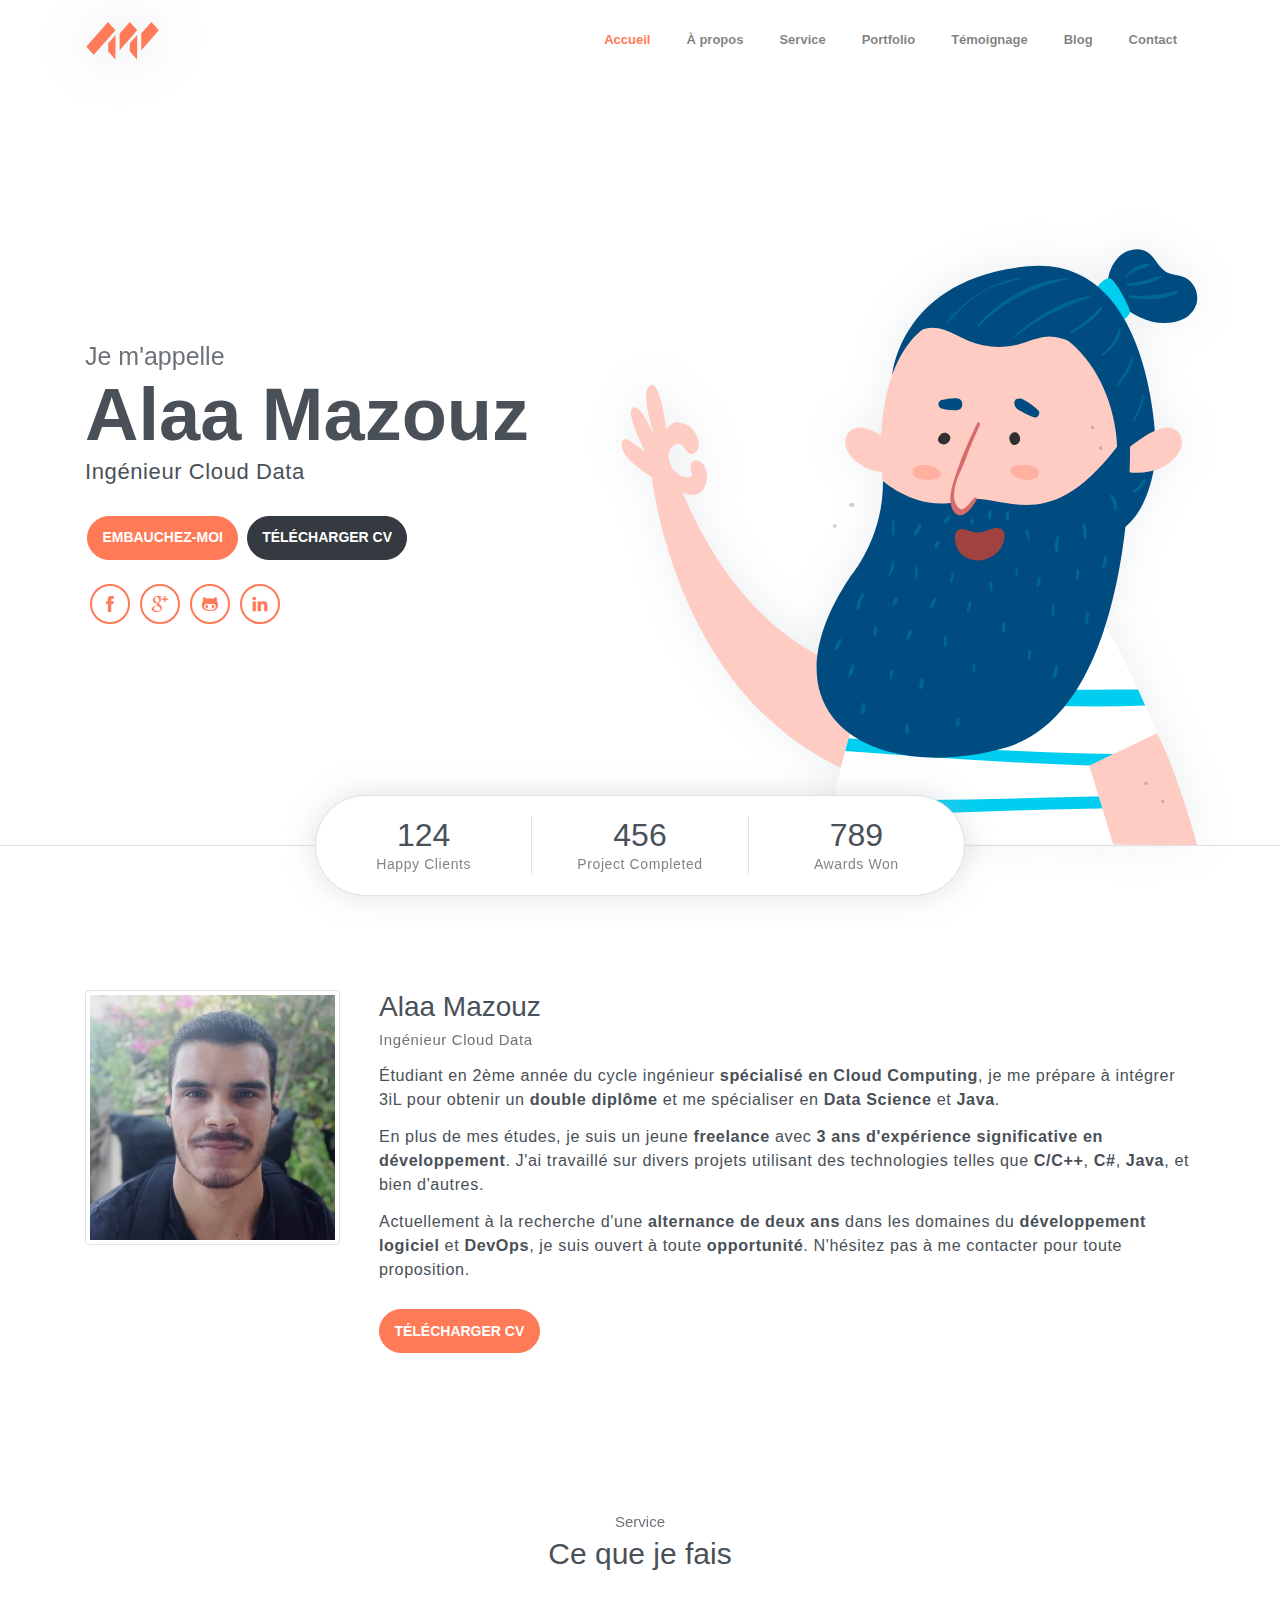
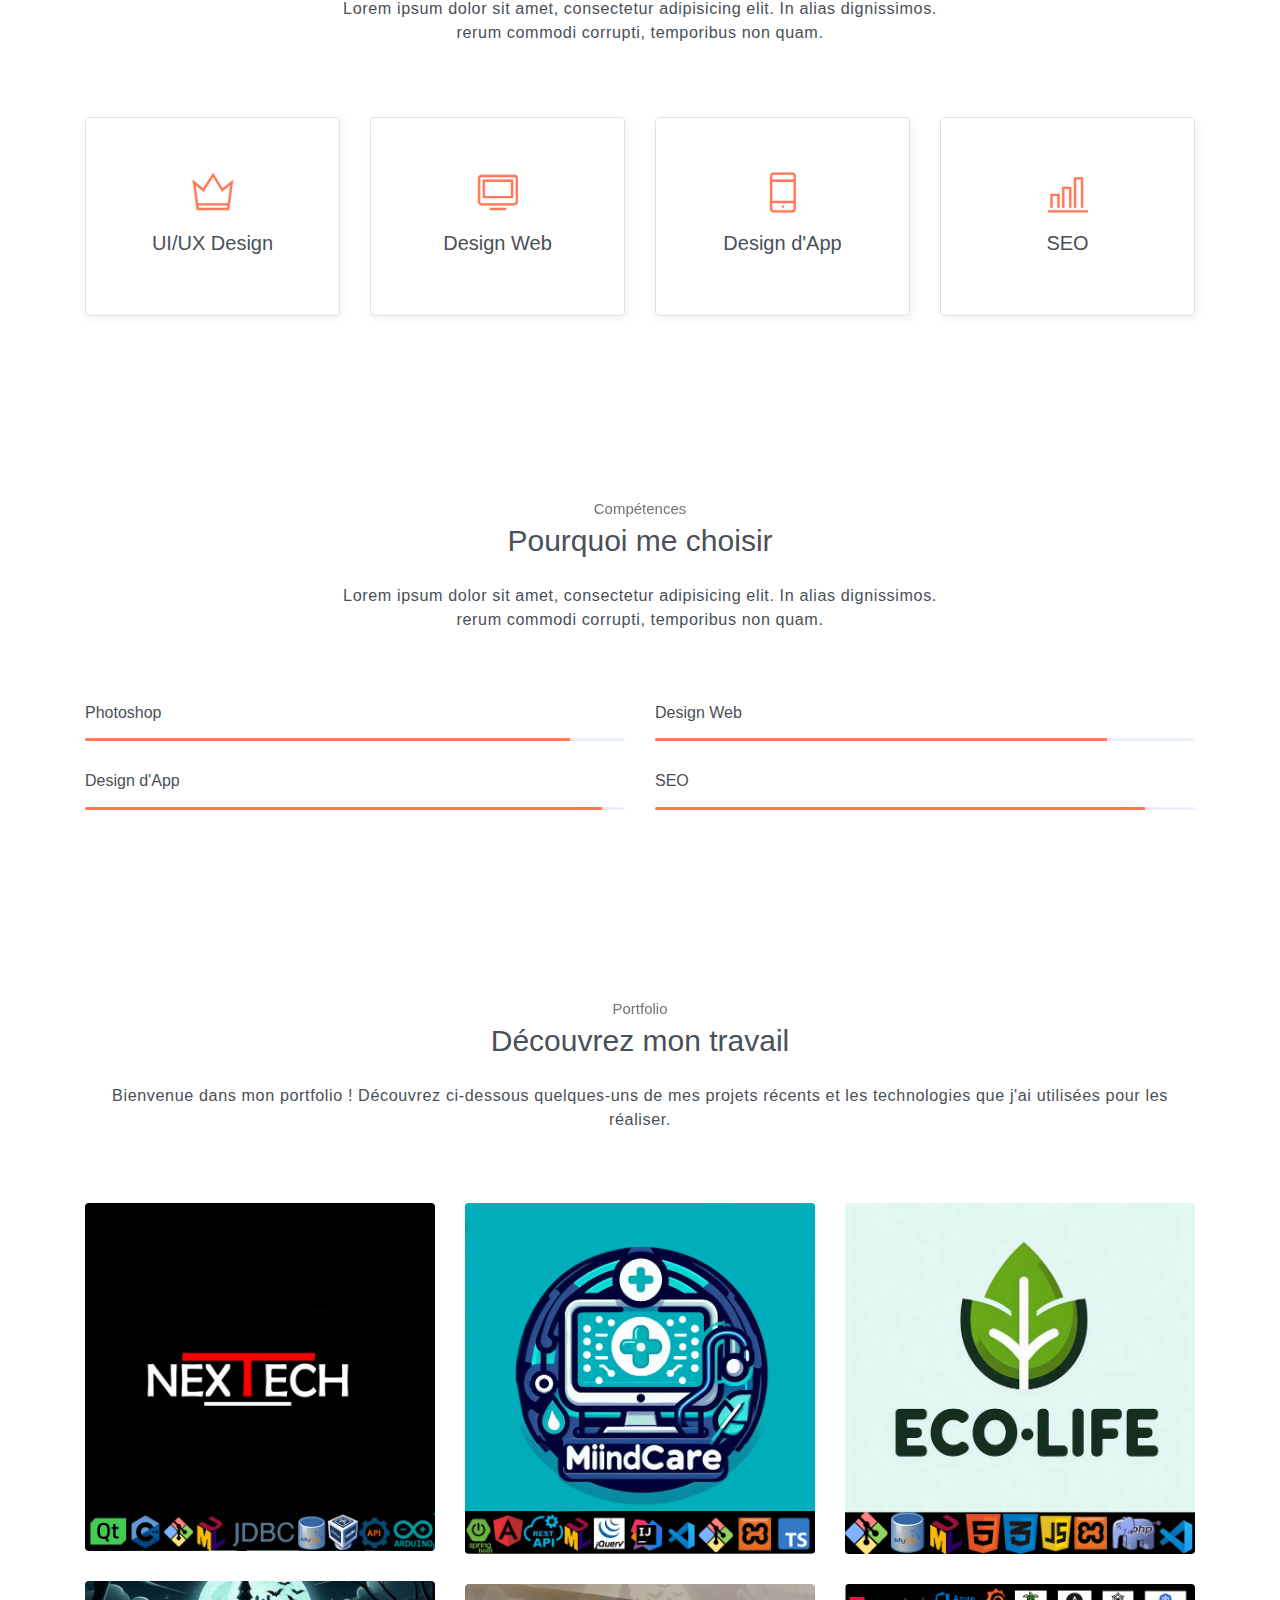
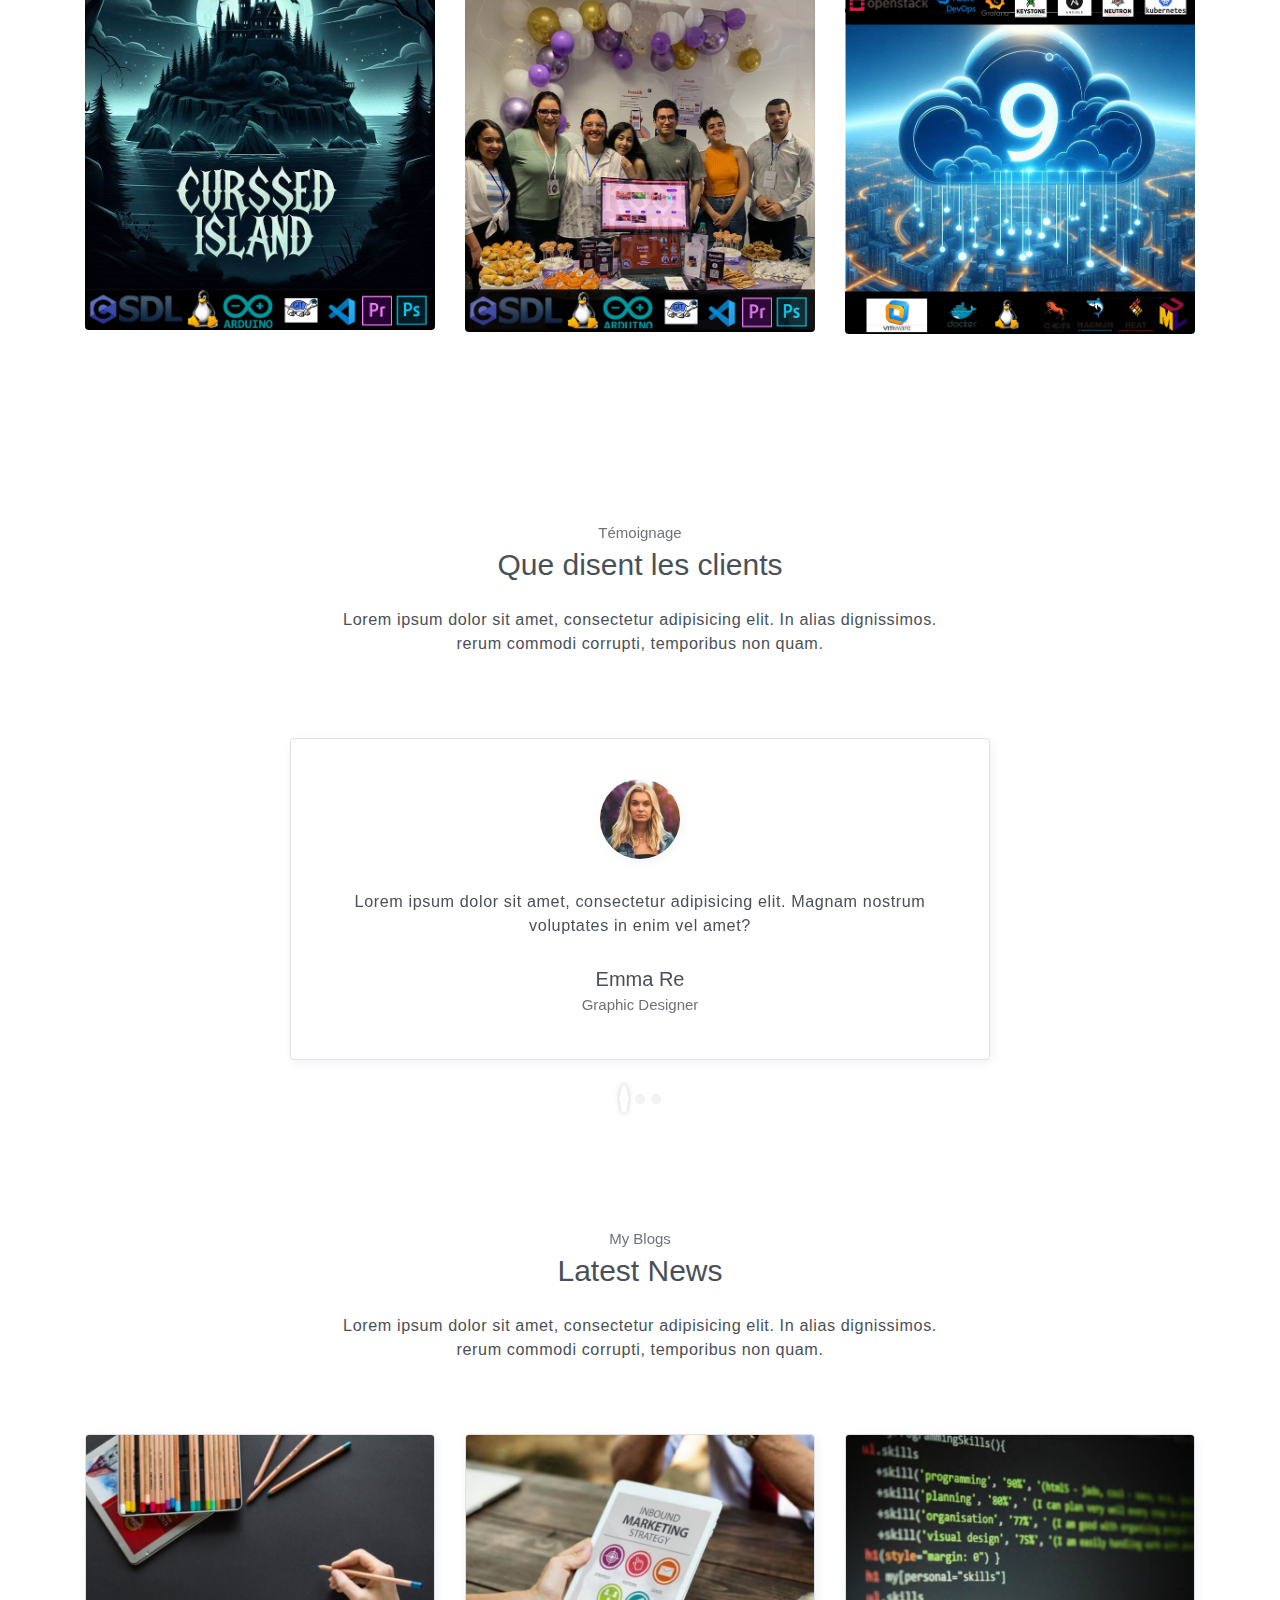
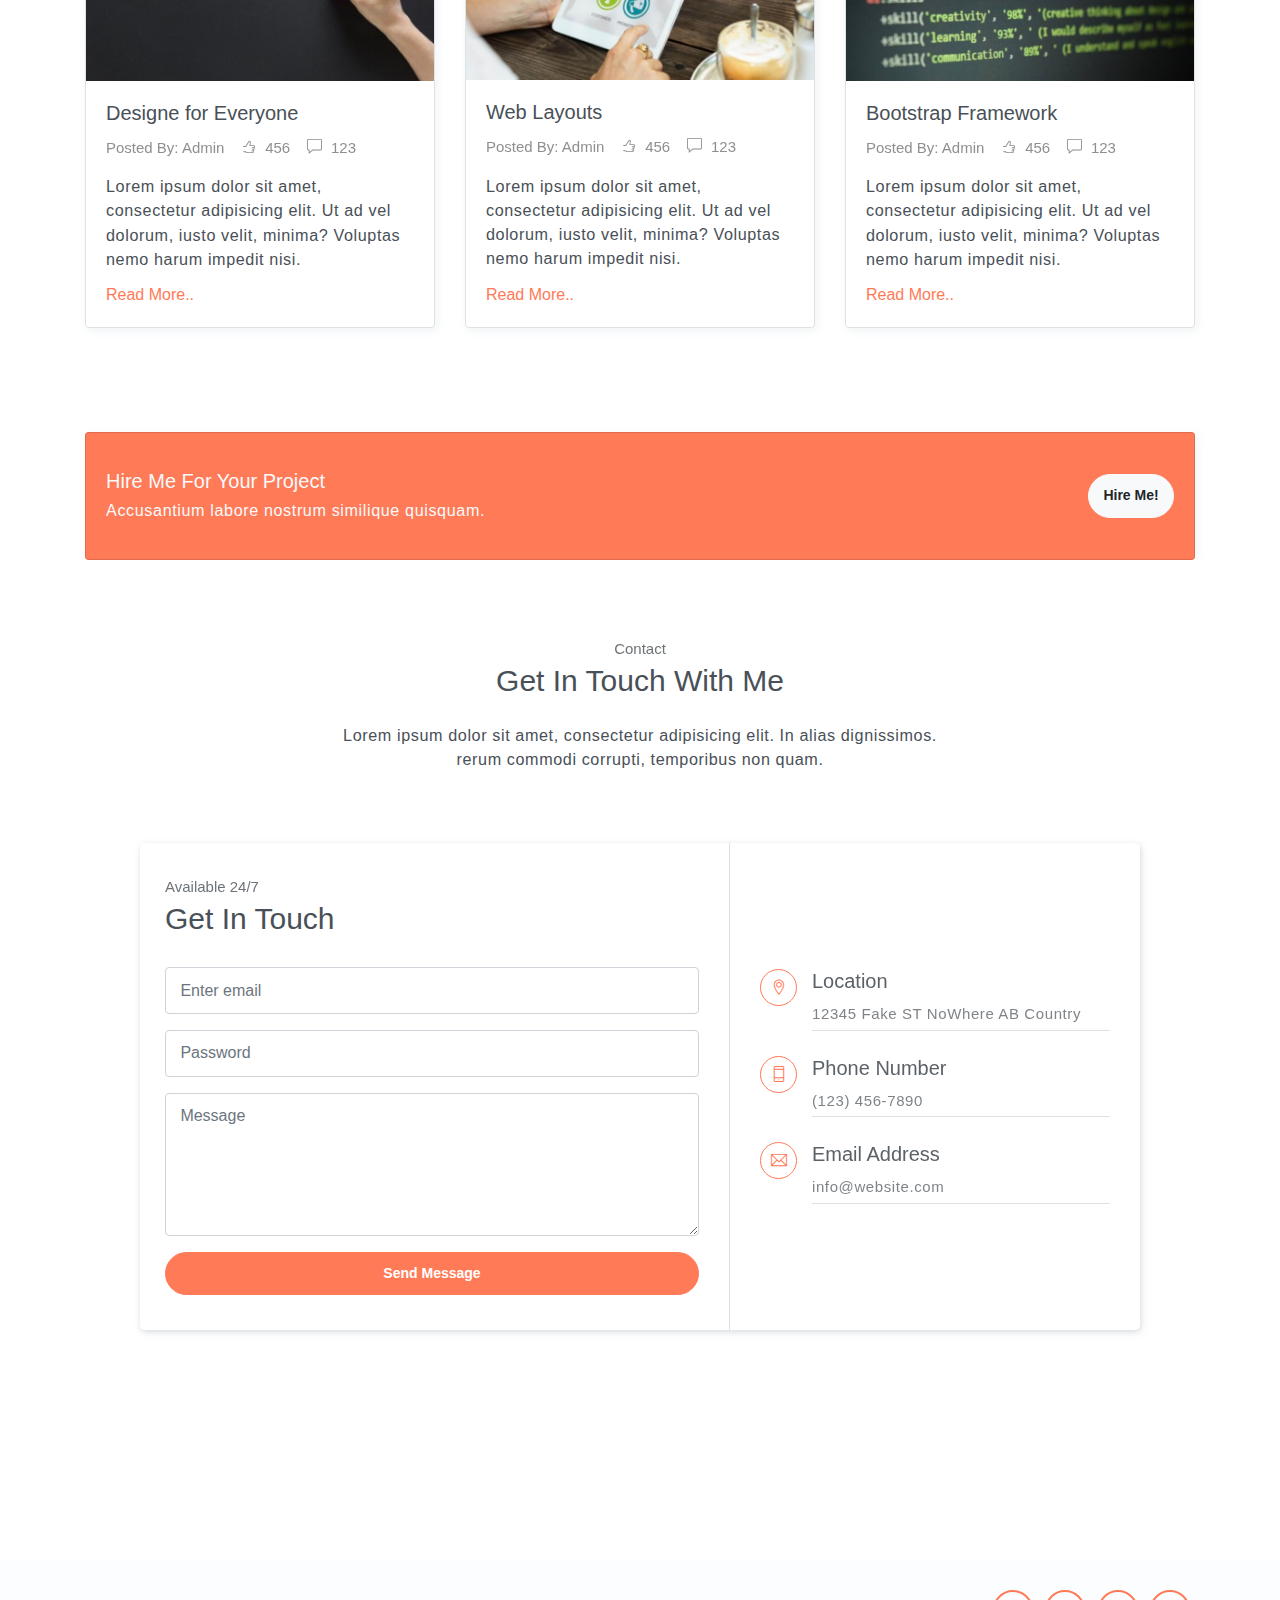
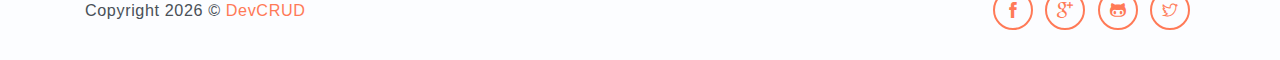
==== steller/public_html/index.html @ e69f63e4 "portofolio section updare" ====
<!DOCTYPE html>
<html lang="en">

<head>
    <meta charset="utf-8">
    <meta name="viewport" content="width=device-width, initial-scale=1, shrink-to-fit=no">
    <meta name="description" content="Start your development with Steller landing page.">
    <meta name="author" content="Devcrud">
    <title>Page d'accueil</title>
    <!-- font icons -->
    <link rel="stylesheet" href="assets/vendors/themify-icons/css/themify-icons.css">
    <!-- Bootstrap + Steller main styles -->
    <link rel="stylesheet" href="assets/css/steller.css">
</head>

<body data-spy="scroll" data-target=".navbar" data-offset="40" id="home">

    <!-- Page navigation -->
    <nav class="navbar navbar-expand-lg navbar-light fixed-top" data-spy="affix" data-offset-top="0">
        <div class="container">
            <a class="navbar-brand" href="#"><img src="assets/imgs/logo.svg" alt=""></a>
            <button class="navbar-toggler" type="button" data-toggle="collapse" data-target="#navbarSupportedContent"
                aria-controls="navbarSupportedContent" aria-expanded="false" aria-label="Toggle navigation">
                <span class="navbar-toggler-icon"></span>
            </button>

            <div class="collapse navbar-collapse" id="navbarSupportedContent">
                <ul class="navbar-nav ml-auto align-items-center">
                    <li class="nav-item">
                        <a class="nav-link" href="#home">Accueil</a>
                    </li>
                    <li class="nav-item">
                        <a class="nav-link" href="#about">À propos</a>
                    </li>
                    <li class="nav-item">
                        <a class="nav-link" href="#service">Service</a>
                    </li>
                    <li class="nav-item">
                        <a class="nav-link" href="#portfolio">Portfolio</a>
                    </li>
                    <li class="nav-item">
                        <a class="nav-link" href="#testmonial">Témoignage</a>
                    </li>
                    <li class="nav-item">
                        <a class="nav-link" href="#blog">Blog</a>
                    </li>
                    <li class="nav-item">
                        <a class="nav-link" href="#contact">Contact</a>
                    </li>
                </ul>
            </div>
        </div>
    </nav>
    <!-- End of page navibation -->

    <!-- Page Header -->
    <header class="header" id="home">
        <div class="container">
            <div class="infos">
                <h6 class="subtitle">Je m'appelle</h6>
                <h6 class="title">Alaa Mazouz</h6>
                <p>Ingénieur Cloud Data</p>

                <div class="buttons pt-3">
                    <button class="btn btn-primary rounded">EMBAUCHEZ-MOI</button>
                    <a class="btn btn-dark rounded" href="./Alaa Mazouz.pdf" download>TÉLÉCHARGER CV</a>


                </div>

                <div class="socials mt-4">
                    <a class="social-item" href="https://www.facebook.com/profile.php?id=100078005546728"
                        target="_blank"><i class="ti-facebook"></i></a>
                    <a class="social-item"
                        href="https://mail.google.com/mail/u/1/#inbox?compose=jrjtXGjMNLmpNdZdRfgQlnCJdbFldrWMRFhVCzqvggxqhbRstvJRDSHgtXMmtXNDJdcsGlKm"
                        target="_blank"><i class="ti-google"></i></a>
                    <a class="social-item" href="https://github.com/polsfire" target="_blank"><i
                            class="ti-github"></i></a>
                    <a class="social-item" href="https://www.linkedin.com/in/alaa-mazouz/" target="_blank"><i
                            class="ti-linkedin"></i></a>

                </div>
            </div>
            <div class="img-holder">
                <img src="assets/imgs/man.svg" alt="">
            </div>
        </div>

        <!-- Header-widget -->
        <div class="widget">
            <div class="widget-item">
                <h2>124</h2>
                <p>Happy Clients</p>
            </div>
            <div class="widget-item">
                <h2>456</h2>
                <p>Project Completed</p>
            </div>
            <div class="widget-item">
                <h2>789</h2>
                <p>Awards Won</p>
            </div>
        </div>
    </header>
    <!-- End of Page Header -->

    <!-- About section -->
    <section id="about" class="section mt-3">
        <div class="container mt-5">
            <div class="row text-center text-md-left">
                <div class="col-md-3">
                    <img src="assets/imgs/MYIMG.png" alt="" class="img-thumbnail mb-4">
                </div>
                <div class="pl-md-4 col-md-9">
                    <h6 class="title">Alaa Mazouz</h6>
                    <p class="subtitle">Ingénieur Cloud Data</p>
                    <p>Étudiant en 2ème année du cycle ingénieur <strong>spécialisé en Cloud Computing</strong>, je me
                        prépare à intégrer 3iL pour obtenir un <strong>double diplôme</strong> et me spécialiser en
                        <strong>Data Science</strong> et <strong>Java</strong>.</p>
                    <p>En plus de mes études, je suis un jeune <strong>freelance</strong> avec <strong>3 ans
                            d'expérience significative en développement</strong>. J'ai travaillé sur divers projets
                        utilisant des technologies telles que <strong>C/C++</strong>, <strong>C#</strong>,
                        <strong>Java</strong>, et bien d'autres.</p>
                    <p>Actuellement à la recherche d'une <strong>alternance de deux ans</strong> dans les domaines du
                        <strong>développement logiciel</strong> et <strong>DevOps</strong>, je suis ouvert à toute
                        <strong>opportunité</strong>. N'hésitez pas à me contacter pour toute proposition.</p>
                    <a class="btn btn-primary rounded mt-3" href="./Alaa Mazouz.pdf" download>TÉLÉCHARGER CV</a>

                </div>
            </div>
        </div>
    </section>

    <!-- Service section -->
    <section id="service" class="section">
        <div class="container text-center">
            <h6 class="subtitle">Service</h6>
            <h6 class="section-title mb-4">Ce que je fais</h6>
            <p class="mb-5 pb-4">Lorem ipsum dolor sit amet, consectetur adipisicing elit. In alias dignissimos. <br>
                rerum commodi corrupti, temporibus non quam.</p>

            <div class="row">
                <div class="col-sm-6 col-md-3 mb-4">
                    <div class="custom-card card border">
                        <div class="card-body">
                            <i class="icon ti-crown"></i>
                            <h5>UI/UX Design</h5>
                        </div>
                    </div>
                </div>
                <div class="col-sm-6 col-md-3 mb-4">
                    <div class="custom-card card border">
                        <div class="card-body">
                            <i class="icon ti-desktop"></i>
                            <h5>Design Web</h5>
                        </div>
                    </div>
                </div>
                <div class="col-sm-6 col-md-3 mb-4">
                    <div class="custom-card card border">
                        <div class="card-body">
                            <i class="icon ti-mobile"></i>
                            <h5>Design d'App</h5>
                        </div>
                    </div>
                </div>
                <div class="col-sm-6 col-md-3 mb-4">
                    <div class="custom-card card border">
                        <div class="card-body">
                            <i class="icon ti-bar-chart"></i>
                            <h5>SEO</h5>
                        </div>
                    </div>
                </div>
            </div>
        </div>
    </section>
    <!-- End of Sectoin -->

    <!-- Skills section -->
    <section class="section">
        <div class="container text-center">
            <h6 class="subtitle">Compétences</h6>
            <h6 class="section-title mb-4">Pourquoi me choisir</h6>
            <p class="mb-5 pb-4">Lorem ipsum dolor sit amet, consectetur adipisicing elit. In alias dignissimos. <br>
                rerum commodi corrupti, temporibus non quam.</p>

            <div class="row text-left">
                <div class="col-sm-6">
                    <h6 class="mb-3">Photoshop</h6>
                    <div class="progress">
                        <div class="progress-bar bg-primary" role="progressbar" style="width: 89%;" aria-valuenow="25"
                            aria-valuemin="0" aria-valuemax="100"><span>89%</span></div>
                    </div>
                </div>
                <div class="col-sm-6">
                    <h6 class="mb-3">Design Web</h6>
                    <div class="progress">
                        <div class="progress-bar bg-primary" role="progressbar" style="width: 83%;" aria-valuenow="25"
                            aria-valuemin="0" aria-valuemax="100"><span>83%</span></div>
                    </div>
                </div>
                <div class="col-sm-6">
                    <h6 class="mb-3">Design d'App</h6>
                    <div class="progress">
                        <div class="progress-bar bg-primary" role="progressbar" style="width: 95%;" aria-valuenow="25"
                            aria-valuemin="0" aria-valuemax="100"><span>95%</span></div>
                    </div>
                </div>
                <div class="col-sm-6">
                    <h6 class="mb-3">SEO</h6>
                    <div class="progress">
                        <div class="progress-bar bg-primary" role="progressbar" style="width: 90%;" aria-valuenow="25"
                            aria-valuemin="0" aria-valuemax="100"><span>90%</span></div>
                    </div>
                </div>
            </div>
        </div>
    </section>
    <!-- End of Skills sections -->

    <!-- Portfolio section -->
<section id="portfolio" class="section">
  <div class="container text-center">
    <h6 class="subtitle">Portfolio</h6>
    <h6 class="section-title mb-4">Découvrez mon travail</h6>
    <p class="mb-5 pb-4">Bienvenue dans mon portfolio ! Découvrez ci-dessous quelques-uns de mes projets récents et les technologies que j'ai utilisées pour les réaliser.</p>
    <div class="row">
      <div class="col-sm-4">
        <div class="img-wrapper">
          <img src="assets/result/nextech.png" alt="NexTech">
          <div class="overlay">
            <div class="overlay-infos">
              <h5>Titre : NexTech</h5>
              <p>Description : Application de gestion</p>
              <p>Technologies : Qt, C++, Oracle, Arduino, Git Bash, API, MySQL, UML, VSCode, JDBC</p>  
              <a href="https://github.com/polsfire/Smart-Tech-Store" aria-label="Répertoire GitHub du Magasin NexTech">
                <i class="ti-link"></i> Lien GitHub
              </a>
            </div>
          </div>
        </div>
        <div class="img-wrapper">
          <img src="assets/result/cursedisland.png" alt="Cursed Island">
          <div class="overlay">
            <div class="overlay-infos">
              <h5>Titre : Cursed Island</h5>
              <p>Description : Jeux 2D avec manette</p>
              <p>Technologies : C, Linux, SDL, Arduino, Adobe Premiere Pro, Git Tortoise, Adobe Photoshop, VSCode</p> 
              <a href="https://github.com/polsfire/Smart-Tech-Store" aria-label="Répertoire GitHub de Cursed Island">
                <i class="ti-link"></i> Lien GitHub
              </a>
            </div>
          </div>
        </div> 
      </div>
      <div class="col-sm-4">
        <div class="img-wrapper">
          <img src="assets/result/mindcare.png" alt="Mindcare">
          <div class="overlay">
            <div class="overlay-infos">
              <h5>Titre : Mindcare</h5>
              <p>Description : Application pour soutenir la santé mentale universitaire.</p> 
              <p>Technologies : Spring Boot, Angular, MySQL, REST API, jQuery, UML, VSCode, XAMPP</p>
              <a href="https://github.com/polsfire/Smart-Tech-Store" aria-label="Répertoire GitHub de Mindcare">
                <i class="ti-link"></i> Lien GitHub
              </a>
            </div>
          </div>
        </div>
        <div class="img-wrapper">
          <img src="assets/result/eventili.png" alt="Eventili">
          <div class="overlay">
            <div class="overlay-infos">
              <h5>Titre : Eventili</h5>
              <p>Description : Application multiplateforme pour simplifier l'organisation d'événements</p>
              <p>Technologies : Symfony, Java, Codename, MySQL, VSCode</p>
              <a href="https://github.com/polsfire/eventili" aria-label="Répertoire GitHub de Eventili">
                <i class="ti-link"></i> Lien GitHub
              </a>
            </div>
          </div>
        </div> 
      </div>
      <div class="col-sm-4">
        <div class="img-wrapper">
          <img src="assets/result/eco-life.png" alt="Eco-life">
          <div class="overlay">
            <div class="overlay-infos">
              <h5>Titre : Eco-life</h5>
              <p>Description : Plateforme de vente en ligne de produits écologiques</p>
              <p>Technologies : HTML, CSS, JavaScript, PHP, MySQL</p>
              <a href="https://github.com/polsfire/Eco-life"><i class="ti-link"></i> Lien GitHub</a>
            </div>
          </div>
        </div>
        <div class="img-wrapper">
          <img src="assets/result/cloud9.png" alt="Cloud Project">
          <div class="overlay">
            <div class="overlay-infos">
              <h5>Titre: Cloud Project</h5>
              <p>Description: Plateforme de vente en ligne de produits écologiques</p>
              <p>Technologies: OpenStack, Azure, Docker, Kubernetes, Ansible , Keystone </p>
            <p>Graphana,neutron,kubernetes,vmware,linux,cinder,heat,uml</p>
              <a href="https://github.com/polsfire/Eco-life" aria-label="GitHub Repository">
                <i class="ti-link"></i> Lien GitHub
              </a>
            </div>
          </div>
        </div> 

        
      </div>
    </div>
  </div>
</section>

      
    
    <!-- End of portfolio section -->

    <!-- Testmonial Section -->
    <section id="testmonial" class="section">
        <div class="container text-center">
            <h6 class="subtitle">Témoignage</h6>
            <h6 class="section-title mb-4">Que disent les clients</h6>
            <p class="mb-5 pb-4">Lorem ipsum dolor sit amet, consectetur adipisicing elit. In alias dignissimos. <br>
                rerum commodi corrupti, temporibus non quam.</p>


            <div id="carouselExampleIndicators" class="carousel slide" data-ride="carousel">
                <ol class="carousel-indicators">
                    <li data-target="#carouselExampleIndicators" data-slide-to="0" class="active"></li>
                    <li data-target="#carouselExampleIndicators" data-slide-to="1"></li>
                    <li data-target="#carouselExampleIndicators" data-slide-to="2"></li>
                </ol>
                <div class="carousel-inner">
                    <div class="carousel-item active">
                        <div class="card testmonial-card border">
                            <div class="card-body">
                                <img src="assets/imgs/avatar-1.jpg" alt="">
                                <p>Lorem ipsum dolor sit amet, consectetur adipisicing elit. Magnam nostrum voluptates
                                    in enim vel amet?</p>
                                <h1 class="title">Emma Re</h1>
                                <h1 class="subtitle">Graphic Designer</h1>
                            </div>
                        </div>
                    </div>
                    <div class="carousel-item">
                        <div class="card testmonial-card border">
                            <div class="card-body">
                                <img src="assets/imgs/avatar-2.jpg" alt="">
                                <p>Lorem ipsum dolor sit amet, consectetur adipisicing elit. Magnam nostrum voluptates
                                    in enim vel amet?</p>
                                <h1 class="title">James Bert</h1>
                                <h1 class="subtitle">Web Designer</h1>
                            </div>
                        </div>
                    </div>
                    <div class="carousel-item">
                        <div class="card testmonial-card border">
                            <div class="card-body">
                                <img src="assets/imgs/avatar-3.jpg" alt="">
                                <p>Lorem ipsum dolor sit amet, consectetur adipisicing elit. Magnam nostrum voluptates
                                    in enim vel amet?</p>
                                <h1 class="title">Michael Abra</h1>
                                <h1 class="subtitle">Web Developer</h1>
                            </div>
                        </div>
                    </div>
                </div>
            </div>
        </div>
    </section>
    <!-- End of testmonial section -->

    <!-- Blog Section -->
    <section id="blog" class="section">
        <div class="container text-center">
            <h6 class="subtitle">My Blogs</h6>
            <h6 class="section-title mb-4">Latest News</h6>
            <p class="mb-5 pb-4">Lorem ipsum dolor sit amet, consectetur adipisicing elit. In alias dignissimos. <br>
                rerum commodi corrupti, temporibus non quam.</p>

            <div class="row text-left">
                <div class="col-md-4">
                    <div class="card border mb-4">
                        <img src="assets/imgs/blog-1.jpg" alt="" class="card-img-top w-100">
                        <div class="card-body">
                            <h5 class="card-title">Designe for Everyone</h5>
                            <div class="post-details">
                                <a href="javascript:void(0)">Posted By: Admin</a>
                                <a href="javascript:void(0)"><i class="ti-thumb-up"></i> 456</a>
                                <a href="javascript:void(0)"><i class="ti-comment"></i> 123</a>
                            </div>
                            <p>Lorem ipsum dolor sit amet, consectetur adipisicing elit. Ut ad vel dolorum, iusto velit,
                                minima? Voluptas nemo harum impedit nisi.</p>
                            <a href="javascript:void(0)">Read More..</a>
                        </div>
                    </div>
                </div>
                <div class="col-md-4">
                    <div class="card border mb-4">
                        <img src="assets/imgs/blog-2.jpg" alt="" class="card-img-top w-100">
                        <div class="card-body">
                            <h5 class="card-title">Web Layouts</h5>
                            <div class="post-details">
                                <a href="javascript:void(0)">Posted By: Admin</a>
                                <a href="javascript:void(0)"><i class="ti-thumb-up"></i> 456</a>
                                <a href="javascript:void(0)"><i class="ti-comment"></i> 123</a>
                            </div>
                            <p>Lorem ipsum dolor sit amet, consectetur adipisicing elit. Ut ad vel dolorum, iusto velit,
                                minima? Voluptas nemo harum impedit nisi.</p>
                            <a href="javascript:void(0)">Read More..</a>
                        </div>
                    </div>
                </div>
                <div class="col-md-4">
                    <div class="card border mb-4">
                        <img src="assets/imgs/blog-3.jpg" alt="" class="card-img-top w-100">
                        <div class="card-body">
                            <h5 class="card-title">Bootstrap Framework</h5>
                            <div class="post-details">
                                <a href="javascript:void(0)">Posted By: Admin</a>
                                <a href="javascript:void(0)"><i class="ti-thumb-up"></i> 456</a>
                                <a href="javascript:void(0)"><i class="ti-comment"></i> 123</a>
                            </div>
                            <p>Lorem ipsum dolor sit amet, consectetur adipisicing elit. Ut ad vel dolorum, iusto velit,
                                minima? Voluptas nemo harum impedit nisi.</p>
                            <a href="javascript:void(0)">Read More..</a>
                        </div>
                    </div>
                </div>
            </div>
        </div>
    </section>

    <!-- Hire me section -->
    <section class="bg-gray p-0 section">
        <div class="container">
            <div class="card bg-primary">
                <div class="card-body text-light">
                    <div class="row align-items-center">
                        <div class="col-sm-9 text-center text-sm-left">
                            <h5 class="mt-3">Hire Me For Your Project</h5>
                            <p class="mb-3">Accusantium labore nostrum similique quisquam.</p>
                        </div>
                        <div class="col-sm-3 text-center text-sm-right">
                            <button class="btn btn-light rounded">Hire Me!</button>
                        </div>
                    </div>
                </div>
            </div>
        </div>
    </section>
    <!-- End od Hire me section. -->

    <!-- Contact Section -->
    <section id="contact" class="position-relative section">
        <div class="container text-center">
            <h6 class="subtitle">Contact</h6>
            <h6 class="section-title mb-4">Get In Touch With Me</h6>
            <p class="mb-5 pb-4">Lorem ipsum dolor sit amet, consectetur adipisicing elit. In alias dignissimos. <br>
                rerum commodi corrupti, temporibus non quam.</p>

            <div class="contact text-left">
                <div class="form">
                    <h6 class="subtitle">Available 24/7</h6>
                    <h6 class="section-title mb-4">Get In Touch</h6>
                    <form>
                        <div class="form-group">
                            <input type="email" class="form-control" id="exampleInputEmail1"
                                aria-describedby="emailHelp" placeholder="Enter email" required>
                        </div>
                        <div class="form-group">
                            <input type="password" class="form-control" id="exampleInputPassword1"
                                placeholder="Password" required>
                        </div>
                        <div class="form-group">
                            <textarea name="contact-message" id="" cols="30" rows="5" class="form-control"
                                placeholder="Message"></textarea>
                        </div>
                        <button type="submit" class="btn btn-primary btn-block rounded w-lg">Send Message</button>
                    </form>
                </div>
                <div class="contact-infos">
                    <div class="item">
                        <i class="ti-location-pin"></i>
                        <div class="">
                            <h5>Location</h5>
                            <p> 12345 Fake ST NoWhere AB Country</p>
                        </div>
                    </div>
                    <div class="item">
                        <i class="ti-mobile"></i>
                        <div>
                            <h5>Phone Number</h5>
                            <p>(123) 456-7890</p>
                        </div>
                    </div>
                    <div class="item">
                        <i class="ti-email"></i>
                        <div class="mb-0">
                            <h5>Email Address</h5>
                            <p>info@website.com</p>
                        </div>
                    </div>
                </div>
            </div>
        </div>
        <div id="map">
            <iframe src="https://snazzymaps.com/embed/61257"></iframe>
        </div>
    </section>
    <!-- End of Contact Section -->

    <!-- Page Footer -->
    <footer class="page-footer">
        <div class="container">
            <div class="row align-items-center">
                <div class="col-sm-6">
                    <p>Copyright
                        <script>document.write(new Date().getFullYear())</script> &copy; <a
                            href="http://www.devcrud.com" target="_blank">DevCRUD</a>
                    </p>
                </div>
                <div class="col-sm-6">
                    <div class="socials">
                        <a class="social-item" href="javascript:void(0)"><i class="ti-facebook"></i></a>
                        <a class="social-item" href="javascript:void(0)"><i class="ti-google"></i></a>
                        <a class="social-item" href="javascript:void(0)"><i class="ti-github"></i></a>
                        <a class="social-item" href="javascript:void(0)"><i class="ti-twitter"></i></a>
                    </div>
                </div>
            </div>
        </div>
    </footer>
    <!-- End of page footer -->

    <!-- core  -->
    <script src="assets/vendors/jquery/jquery-3.4.1.js"></script>
    <script src="assets/vendors/bootstrap/bootstrap.bundle.js"></script>
    <!-- bootstrap 3 affix -->
    <script src="assets/vendors/bootstrap/bootstrap.affix.js"></script>

    <!-- steller js -->
    <script src="assets/js/steller.js"></script>

</body>

</html>
---- steller/public_html/assets/vendors/themify-icons/css/themify-icons.css ----
@font-face {
	font-family: 'themify';
	src:url("../fonts/themify.eot?-fvbane");
	src:url("../fonts/themify.eot?#iefix-fvbane") format("embedded-opentype"),
		url("../fonts/themify.woff?-fvbane") format("woff"),
		url("../fonts/themify.ttf?-fvbane") format("truetype"),
		url("../fonts/themify.svg?-fvbane#themify") format("svg");
	font-weight: normal;
	font-style: normal;
}

[class^="ti-"], [class*=" ti-"] {
	font-family: 'themify';
	speak: none;
	font-style: normal;
	font-weight: normal;
	font-variant: normal;
	text-transform: none;
	line-height: 1;

	/* Better Font Rendering =========== */
	-webkit-font-smoothing: antialiased;
	-moz-osx-font-smoothing: grayscale;
}

.ti-wand:before {
	content: "\e600";
}
.ti-volume:before {
	content: "\e601";
}
.ti-user:before {
	content: "\e602";
}
.ti-unlock:before {
	content: "\e603";
}
.ti-unlink:before {
	content: "\e604";
}
.ti-trash:before {
	content: "\e605";
}
.ti-thought:before {
	content: "\e606";
}
.ti-target:before {
	content: "\e607";
}
.ti-tag:before {
	content: "\e608";
}
.ti-tablet:before {
	content: "\e609";
}
.ti-star:before {
	content: "\e60a";
}
.ti-spray:before {
	content: "\e60b";
}
.ti-signal:before {
	content: "\e60c";
}
.ti-shopping-cart:before {
	content: "\e60d";
}
.ti-shopping-cart-full:before {
	content: "\e60e";
}
.ti-settings:before {
	content: "\e60f";
}
.ti-search:before {
	content: "\e610";
}
.ti-zoom-in:before {
	content: "\e611";
}
.ti-zoom-out:before {
	content: "\e612";
}
.ti-cut:before {
	content: "\e613";
}
.ti-ruler:before {
	content: "\e614";
}
.ti-ruler-pencil:before {
	content: "\e615";
}
.ti-ruler-alt:before {
	content: "\e616";
}
.ti-bookmark:before {
	content: "\e617";
}
.ti-bookmark-alt:before {
	content: "\e618";
}
.ti-reload:before {
	content: "\e619";
}
.ti-plus:before {
	content: "\e61a";
}
.ti-pin:before {
	content: "\e61b";
}
.ti-pencil:before {
	content: "\e61c";
}
.ti-pencil-alt:before {
	content: "\e61d";
}
.ti-paint-roller:before {
	content: "\e61e";
}
.ti-paint-bucket:before {
	content: "\e61f";
}
.ti-na:before {
	content: "\e620";
}
.ti-mobile:before {
	content: "\e621";
}
.ti-minus:before {
	content: "\e622";
}
.ti-medall:before {
	content: "\e623";
}
.ti-medall-alt:before {
	content: "\e624";
}
.ti-marker:before {
	content: "\e625";
}
.ti-marker-alt:before {
	content: "\e626";
}
.ti-arrow-up:before {
	content: "\e627";
}
.ti-arrow-right:before {
	content: "\e628";
}
.ti-arrow-left:before {
	content: "\e629";
}
.ti-arrow-down:before {
	content: "\e62a";
}
.ti-lock:before {
	content: "\e62b";
}
.ti-location-arrow:before {
	content: "\e62c";
}
.ti-link:before {
	content: "\e62d";
}
.ti-layout:before {
	content: "\e62e";
}
.ti-layers:before {
	content: "\e62f";
}
.ti-layers-alt:before {
	content: "\e630";
}
.ti-key:before {
	content: "\e631";
}
.ti-import:before {
	content: "\e632";
}
.ti-image:before {
	content: "\e633";
}
.ti-heart:before {
	content: "\e634";
}
.ti-heart-broken:before {
	content: "\e635";
}
.ti-hand-stop:before {
	content: "\e636";
}
.ti-hand-open:before {
	content: "\e637";
}
.ti-hand-drag:before {
	content: "\e638";
}
.ti-folder:before {
	content: "\e639";
}
.ti-flag:before {
	content: "\e63a";
}
.ti-flag-alt:before {
	content: "\e63b";
}
.ti-flag-alt-2:before {
	content: "\e63c";
}
.ti-eye:before {
	content: "\e63d";
}
.ti-export:before {
	content: "\e63e";
}
.ti-exchange-vertical:before {
	content: "\e63f";
}
.ti-desktop:before {
	content: "\e640";
}
.ti-cup:before {
	content: "\e641";
}
.ti-crown:before {
	content: "\e642";
}
.ti-comments:before {
	content: "\e643";
}
.ti-comment:before {
	content: "\e644";
}
.ti-comment-alt:before {
	content: "\e645";
}
.ti-close:before {
	content: "\e646";
}
.ti-clip:before {
	content: "\e647";
}
.ti-angle-up:before {
	content: "\e648";
}
.ti-angle-right:before {
	content: "\e649";
}
.ti-angle-left:before {
	content: "\e64a";
}
.ti-angle-down:before {
	content: "\e64b";
}
.ti-check:before {
	content: "\e64c";
}
.ti-check-box:before {
	content: "\e64d";
}
.ti-camera:before {
	content: "\e64e";
}
.ti-announcement:before {
	content: "\e64f";
}
.ti-brush:before {
	content: "\e650";
}
.ti-briefcase:before {
	content: "\e651";
}
.ti-bolt:before {
	content: "\e652";
}
.ti-bolt-alt:before {
	content: "\e653";
}
.ti-blackboard:before {
	content: "\e654";
}
.ti-bag:before {
	content: "\e655";
}
.ti-move:before {
	content: "\e656";
}
.ti-arrows-vertical:before {
	content: "\e657";
}
.ti-arrows-horizontal:before {
	content: "\e658";
}
.ti-fullscreen:before {
	content: "\e659";
}
.ti-arrow-top-right:before {
	content: "\e65a";
}
.ti-arrow-top-left:before {
	content: "\e65b";
}
.ti-arrow-circle-up:before {
	content: "\e65c";
}
.ti-arrow-circle-right:before {
	content: "\e65d";
}
.ti-arrow-circle-left:before {
	content: "\e65e";
}
.ti-arrow-circle-down:before {
	content: "\e65f";
}
.ti-angle-double-up:before {
	content: "\e660";
}
.ti-angle-double-right:before {
	content: "\e661";
}
.ti-angle-double-left:before {
	content: "\e662";
}
.ti-angle-double-down:before {
	content: "\e663";
}
.ti-zip:before {
	content: "\e664";
}
.ti-world:before {
	content: "\e665";
}
.ti-wheelchair:before {
	content: "\e666";
}
.ti-view-list:before {
	content: "\e667";
}
.ti-view-list-alt:before {
	content: "\e668";
}
.ti-view-grid:before {
	content: "\e669";
}
.ti-uppercase:before {
	content: "\e66a";
}
.ti-upload:before {
	content: "\e66b";
}
.ti-underline:before {
	content: "\e66c";
}
.ti-truck:before {
	content: "\e66d";
}
.ti-timer:before {
	content: "\e66e";
}
.ti-ticket:before {
	content: "\e66f";
}
.ti-thumb-up:before {
	content: "\e670";
}
.ti-thumb-down:before {
	content: "\e671";
}
.ti-text:before {
	content: "\e672";
}
.ti-stats-up:before {
	content: "\e673";
}
.ti-stats-down:before {
	content: "\e674";
}
.ti-split-v:before {
	content: "\e675";
}
.ti-split-h:before {
	content: "\e676";
}
.ti-smallcap:before {
	content: "\e677";
}
.ti-shine:before {
	content: "\e678";
}
.ti-shift-right:before {
	content: "\e679";
}
.ti-shift-left:before {
	content: "\e67a";
}
.ti-shield:before {
	content: "\e67b";
}
.ti-notepad:before {
	content: "\e67c";
}
.ti-server:before {
	content: "\e67d";
}
.ti-quote-right:before {
	content: "\e67e";
}
.ti-quote-left:before {
	content: "\e67f";
}
.ti-pulse:before {
	content: "\e680";
}
.ti-printer:before {
	content: "\e681";
}
.ti-power-off:before {
	content: "\e682";
}
.ti-plug:before {
	content: "\e683";
}
.ti-pie-chart:before {
	content: "\e684";
}
.ti-paragraph:before {
	content: "\e685";
}
.ti-panel:before {
	content: "\e686";
}
.ti-package:before {
	content: "\e687";
}
.ti-music:before {
	content: "\e688";
}
.ti-music-alt:before {
	content: "\e689";
}
.ti-mouse:before {
	content: "\e68a";
}
.ti-mouse-alt:before {
	content: "\e68b";
}
.ti-money:before {
	content: "\e68c";
}
.ti-microphone:before {
	content: "\e68d";
}
.ti-menu:before {
	content: "\e68e";
}
.ti-menu-alt:before {
	content: "\e68f";
}
.ti-map:before {
	content: "\e690";
}
.ti-map-alt:before {
	content: "\e691";
}
.ti-loop:before {
	content: "\e692";
}
.ti-location-pin:before {
	content: "\e693";
}
.ti-list:before {
	content: "\e694";
}
.ti-light-bulb:before {
	content: "\e695";
}
.ti-Italic:before {
	content: "\e696";
}
.ti-info:before {
	content: "\e697";
}
.ti-infinite:before {
	content: "\e698";
}
.ti-id-badge:before {
	content: "\e699";
}
.ti-hummer:before {
	content: "\e69a";
}
.ti-home:before {
	content: "\e69b";
}
.ti-help:before {
	content: "\e69c";
}
.ti-headphone:before {
	content: "\e69d";
}
.ti-harddrives:before {
	content: "\e69e";
}
.ti-harddrive:before {
	content: "\e69f";
}
.ti-gift:before {
	content: "\e6a0";
}
.ti-game:before {
	content: "\e6a1";
}
.ti-filter:before {
	content: "\e6a2";
}
.ti-files:before {
	content: "\e6a3";
}
.ti-file:before {
	content: "\e6a4";
}
.ti-eraser:before {
	content: "\e6a5";
}
.ti-envelope:before {
	content: "\e6a6";
}
.ti-download:before {
	content: "\e6a7";
}
.ti-direction:before {
	content: "\e6a8";
}
.ti-direction-alt:before {
	content: "\e6a9";
}
.ti-dashboard:before {
	content: "\e6aa";
}
.ti-control-stop:before {
	content: "\e6ab";
}
.ti-control-shuffle:before {
	content: "\e6ac";
}
.ti-control-play:before {
	content: "\e6ad";
}
.ti-control-pause:before {
	content: "\e6ae";
}
.ti-control-forward:before {
	content: "\e6af";
}
.ti-control-backward:before {
	content: "\e6b0";
}
.ti-cloud:before {
	content: "\e6b1";
}
.ti-cloud-up:before {
	content: "\e6b2";
}
.ti-cloud-down:before {
	content: "\e6b3";
}
.ti-clipboard:before {
	content: "\e6b4";
}
.ti-car:before {
	content: "\e6b5";
}
.ti-calendar:before {
	content: "\e6b6";
}
.ti-book:before {
	content: "\e6b7";
}
.ti-bell:before {
	content: "\e6b8";
}
.ti-basketball:before {
	content: "\e6b9";
}
.ti-bar-chart:before {
	content: "\e6ba";
}
.ti-bar-chart-alt:before {
	content: "\e6bb";
}
.ti-back-right:before {
	content: "\e6bc";
}
.ti-back-left:before {
	content: "\e6bd";
}
.ti-arrows-corner:before {
	content: "\e6be";
}
.ti-archive:before {
	content: "\e6bf";
}
.ti-anchor:before {
	content: "\e6c0";
}
.ti-align-right:before {
	content: "\e6c1";
}
.ti-align-left:before {
	content: "\e6c2";
}
.ti-align-justify:before {
	content: "\e6c3";
}
.ti-align-center:before {
	content: "\e6c4";
}
.ti-alert:before {
	content: "\e6c5";
}
.ti-alarm-clock:before {
	content: "\e6c6";
}
.ti-agenda:before {
	content: "\e6c7";
}
.ti-write:before {
	content: "\e6c8";
}
.ti-window:before {
	content: "\e6c9";
}
.ti-widgetized:before {
	content: "\e6ca";
}
.ti-widget:before {
	content: "\e6cb";
}
.ti-widget-alt:before {
	content: "\e6cc";
}
.ti-wallet:before {
	content: "\e6cd";
}
.ti-video-clapper:before {
	content: "\e6ce";
}
.ti-video-camera:before {
	content: "\e6cf";
}
.ti-vector:before {
	content: "\e6d0";
}
.ti-themify-logo:before {
	content: "\e6d1";
}
.ti-themify-favicon:before {
	content: "\e6d2";
}
.ti-themify-favicon-alt:before {
	content: "\e6d3";
}
.ti-support:before {
	content: "\e6d4";
}
.ti-stamp:before {
	content: "\e6d5";
}
.ti-split-v-alt:before {
	content: "\e6d6";
}
.ti-slice:before {
	content: "\e6d7";
}
.ti-shortcode:before {
	content: "\e6d8";
}
.ti-shift-right-alt:before {
	content: "\e6d9";
}
.ti-shift-left-alt:before {
	content: "\e6da";
}
.ti-ruler-alt-2:before {
	content: "\e6db";
}
.ti-receipt:before {
	content: "\e6dc";
}
.ti-pin2:before {
	content: "\e6dd";
}
.ti-pin-alt:before {
	content: "\e6de";
}
.ti-pencil-alt2:before {
	content: "\e6df";
}
.ti-palette:before {
	content: "\e6e0";
}
.ti-more:before {
	content: "\e6e1";
}
.ti-more-alt:before {
	content: "\e6e2";
}
.ti-microphone-alt:before {
	content: "\e6e3";
}
.ti-magnet:before {
	content: "\e6e4";
}
.ti-line-double:before {
	content: "\e6e5";
}
.ti-line-dotted:before {
	content: "\e6e6";
}
.ti-line-dashed:before {
	content: "\e6e7";
}
.ti-layout-width-full:before {
	content: "\e6e8";
}
.ti-layout-width-default:before {
	content: "\e6e9";
}
.ti-layout-width-default-alt:before {
	content: "\e6ea";
}
.ti-layout-tab:before {
	content: "\e6eb";
}
.ti-layout-tab-window:before {
	content: "\e6ec";
}
.ti-layout-tab-v:before {
	content: "\e6ed";
}
.ti-layout-tab-min:before {
	content: "\e6ee";
}
.ti-layout-slider:before {
	content: "\e6ef";
}
.ti-layout-slider-alt:before {
	content: "\e6f0";
}
.ti-layout-sidebar-right:before {
	content: "\e6f1";
}
.ti-layout-sidebar-none:before {
	content: "\e6f2";
}
.ti-layout-sidebar-left:before {
	content: "\e6f3";
}
.ti-layout-placeholder:before {
	content: "\e6f4";
}
.ti-layout-menu:before {
	content: "\e6f5";
}
.ti-layout-menu-v:before {
	content: "\e6f6";
}
.ti-layout-menu-separated:before {
	content: "\e6f7";
}
.ti-layout-menu-full:before {
	content: "\e6f8";
}
.ti-layout-media-right-alt:before {
	content: "\e6f9";
}
.ti-layout-media-right:before {
	content: "\e6fa";
}
.ti-layout-media-overlay:before {
	content: "\e6fb";
}
.ti-layout-media-overlay-alt:before {
	content: "\e6fc";
}
.ti-layout-media-overlay-alt-2:before {
	content: "\e6fd";
}
.ti-layout-media-left-alt:before {
	content: "\e6fe";
}
.ti-layout-media-left:before {
	content: "\e6ff";
}
.ti-layout-media-center-alt:before {
	content: "\e700";
}
.ti-layout-media-center:before {
	content: "\e701";
}
.ti-layout-list-thumb:before {
	content: "\e702";
}
.ti-layout-list-thumb-alt:before {
	content: "\e703";
}
.ti-layout-list-post:before {
	content: "\e704";
}
.ti-layout-list-large-image:before {
	content: "\e705";
}
.ti-layout-line-solid:before {
	content: "\e706";
}
.ti-layout-grid4:before {
	content: "\e707";
}
.ti-layout-grid3:before {
	content: "\e708";
}
.ti-layout-grid2:before {
	content: "\e709";
}
.ti-layout-grid2-thumb:before {
	content: "\e70a";
}
.ti-layout-cta-right:before {
	content: "\e70b";
}
.ti-layout-cta-left:before {
	content: "\e70c";
}
.ti-layout-cta-center:before {
	content: "\e70d";
}
.ti-layout-cta-btn-right:before {
	content: "\e70e";
}
.ti-layout-cta-btn-left:before {
	content: "\e70f";
}
.ti-layout-column4:before {
	content: "\e710";
}
.ti-layout-column3:before {
	content: "\e711";
}
.ti-layout-column2:before {
	content: "\e712";
}
.ti-layout-accordion-separated:before {
	content: "\e713";
}
.ti-layout-accordion-merged:before {
	content: "\e714";
}
.ti-layout-accordion-list:before {
	content: "\e715";
}
.ti-ink-pen:before {
	content: "\e716";
}
.ti-info-alt:before {
	content: "\e717";
}
.ti-help-alt:before {
	content: "\e718";
}
.ti-headphone-alt:before {
	content: "\e719";
}
.ti-hand-point-up:before {
	content: "\e71a";
}
.ti-hand-point-right:before {
	content: "\e71b";
}
.ti-hand-point-left:before {
	content: "\e71c";
}
.ti-hand-point-down:before {
	content: "\e71d";
}
.ti-gallery:before {
	content: "\e71e";
}
.ti-face-smile:before {
	content: "\e71f";
}
.ti-face-sad:before {
	content: "\e720";
}
.ti-credit-card:before {
	content: "\e721";
}
.ti-control-skip-forward:before {
	content: "\e722";
}
.ti-control-skip-backward:before {
	content: "\e723";
}
.ti-control-record:before {
	content: "\e724";
}
.ti-control-eject:before {
	content: "\e725";
}
.ti-comments-smiley:before {
	content: "\e726";
}
.ti-brush-alt:before {
	content: "\e727";
}
.ti-youtube:before {
	content: "\e728";
}
.ti-vimeo:before {
	content: "\e729";
}
.ti-twitter:before {
	content: "\e72a";
}
.ti-time:before {
	content: "\e72b";
}
.ti-tumblr:before {
	content: "\e72c";
}
.ti-skype:before {
	content: "\e72d";
}
.ti-share:before {
	content: "\e72e";
}
.ti-share-alt:before {
	content: "\e72f";
}
.ti-rocket:before {
	content: "\e730";
}
.ti-pinterest:before {
	content: "\e731";
}
.ti-new-window:before {
	content: "\e732";
}
.ti-microsoft:before {
	content: "\e733";
}
.ti-list-ol:before {
	content: "\e734";
}
.ti-linkedin:before {
	content: "\e735";
}
.ti-layout-sidebar-2:before {
	content: "\e736";
}
.ti-layout-grid4-alt:before {
	content: "\e737";
}
.ti-layout-grid3-alt:before {
	content: "\e738";
}
.ti-layout-grid2-alt:before {
	content: "\e739";
}
.ti-layout-column4-alt:before {
	content: "\e73a";
}
.ti-layout-column3-alt:before {
	content: "\e73b";
}
.ti-layout-column2-alt:before {
	content: "\e73c";
}
.ti-instagram:before {
	content: "\e73d";
}
.ti-google:before {
	content: "\e73e";
}
.ti-github:before {
	content: "\e73f";
}
.ti-flickr:before {
	content: "\e740";
}
.ti-facebook:before {
	content: "\e741";
}
.ti-dropbox:before {
	content: "\e742";
}
.ti-dribbble:before {
	content: "\e743";
}
.ti-apple:before {
	content: "\e744";
}
.ti-android:before {
	content: "\e745";
}
.ti-save:before {
	content: "\e746";
}
.ti-save-alt:before {
	content: "\e747";
}
.ti-yahoo:before {
	content: "\e748";
}
.ti-wordpress:before {
	content: "\e749";
}
.ti-vimeo-alt:before {
	content: "\e74a";
}
.ti-twitter-alt:before {
	content: "\e74b";
}
.ti-tumblr-alt:before {
	content: "\e74c";
}
.ti-trello:before {
	content: "\e74d";
}
.ti-stack-overflow:before {
	content: "\e74e";
}
.ti-soundcloud:before {
	content: "\e74f";
}
.ti-sharethis:before {
	content: "\e750";
}
.ti-sharethis-alt:before {
	content: "\e751";
}
.ti-reddit:before {
	content: "\e752";
}
.ti-pinterest-alt:before {
	content: "\e753";
}
.ti-microsoft-alt:before {
	content: "\e754";
}
.ti-linux:before {
	content: "\e755";
}
.ti-jsfiddle:before {
	content: "\e756";
}
.ti-joomla:before {
	content: "\e757";
}
.ti-html5:before {
	content: "\e758";
}
.ti-flickr-alt:before {
	content: "\e759";
}
.ti-email:before {
	content: "\e75a";
}
.ti-drupal:before {
	content: "\e75b";
}
.ti-dropbox-alt:before {
	content: "\e75c";
}
.ti-css3:before {
	content: "\e75d";
}
.ti-rss:before {
	content: "\e75e";
}
.ti-rss-alt:before {
	content: "\e75f";
}
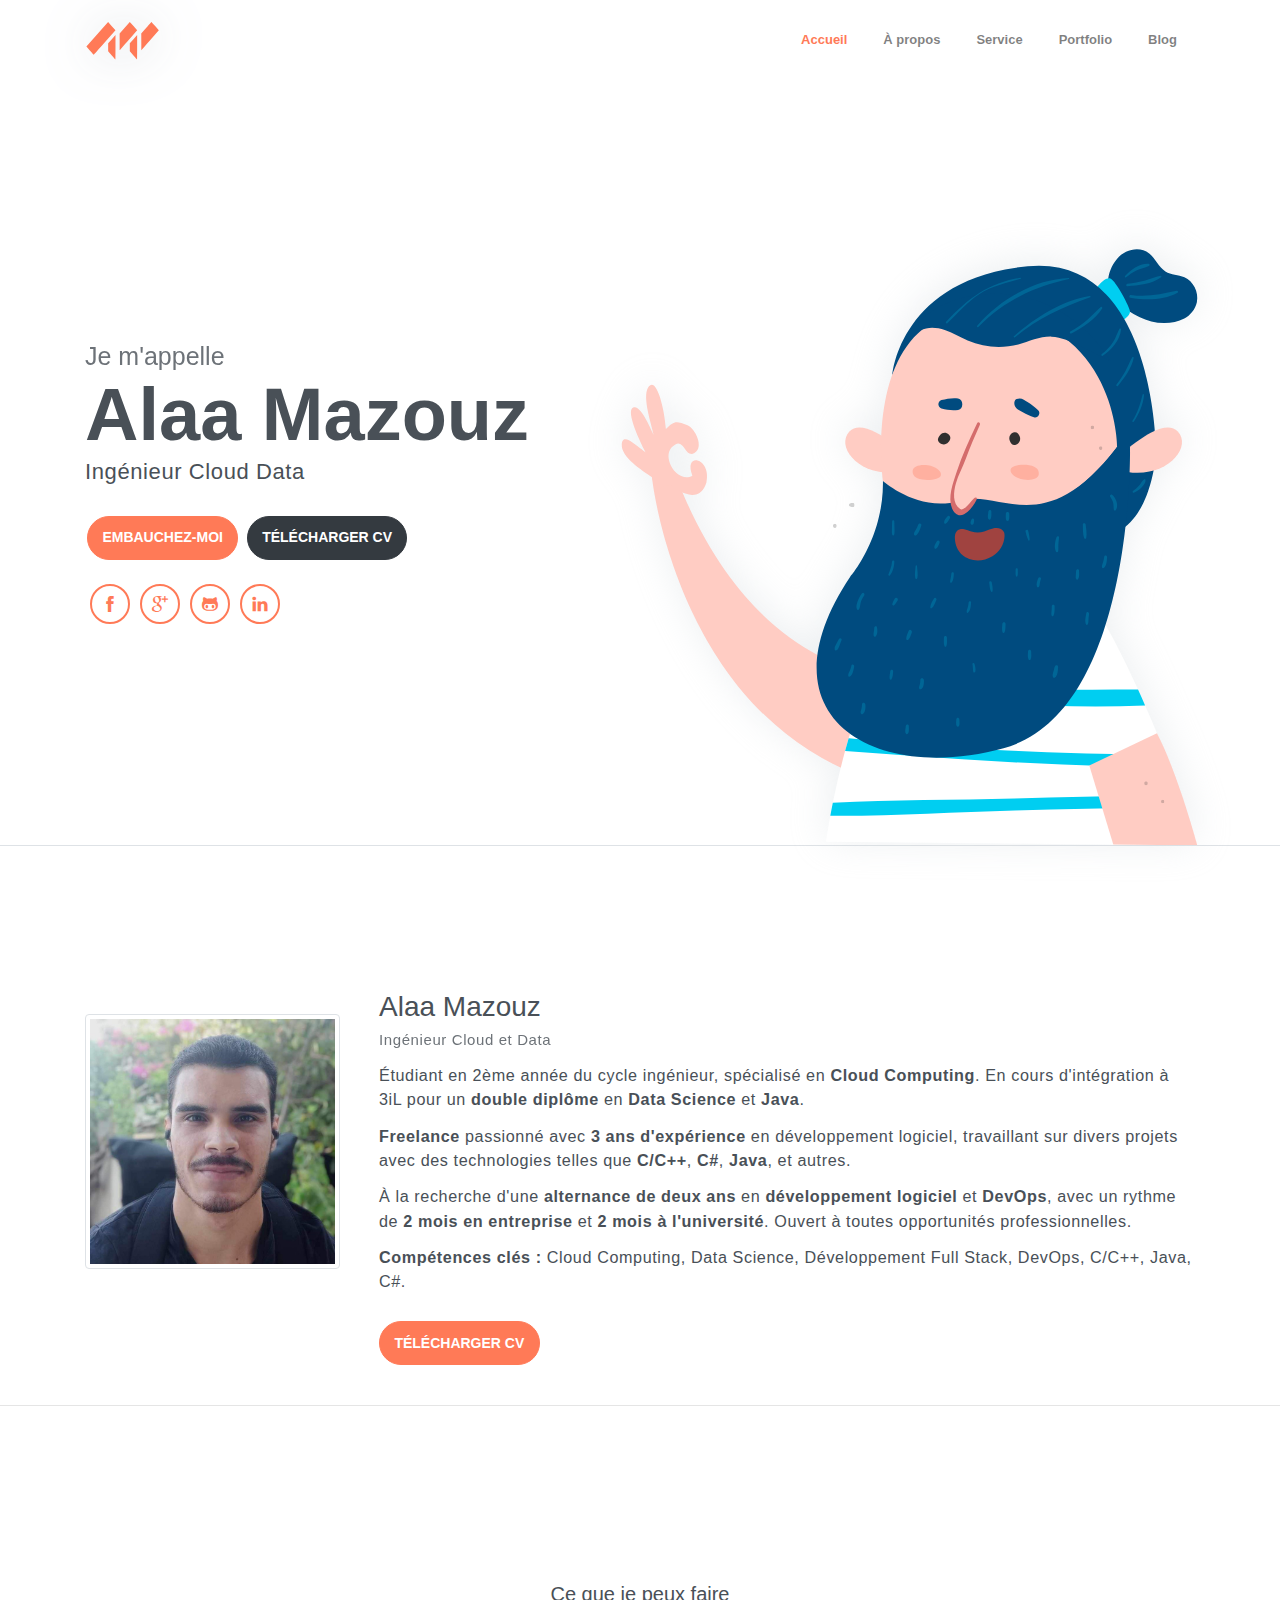
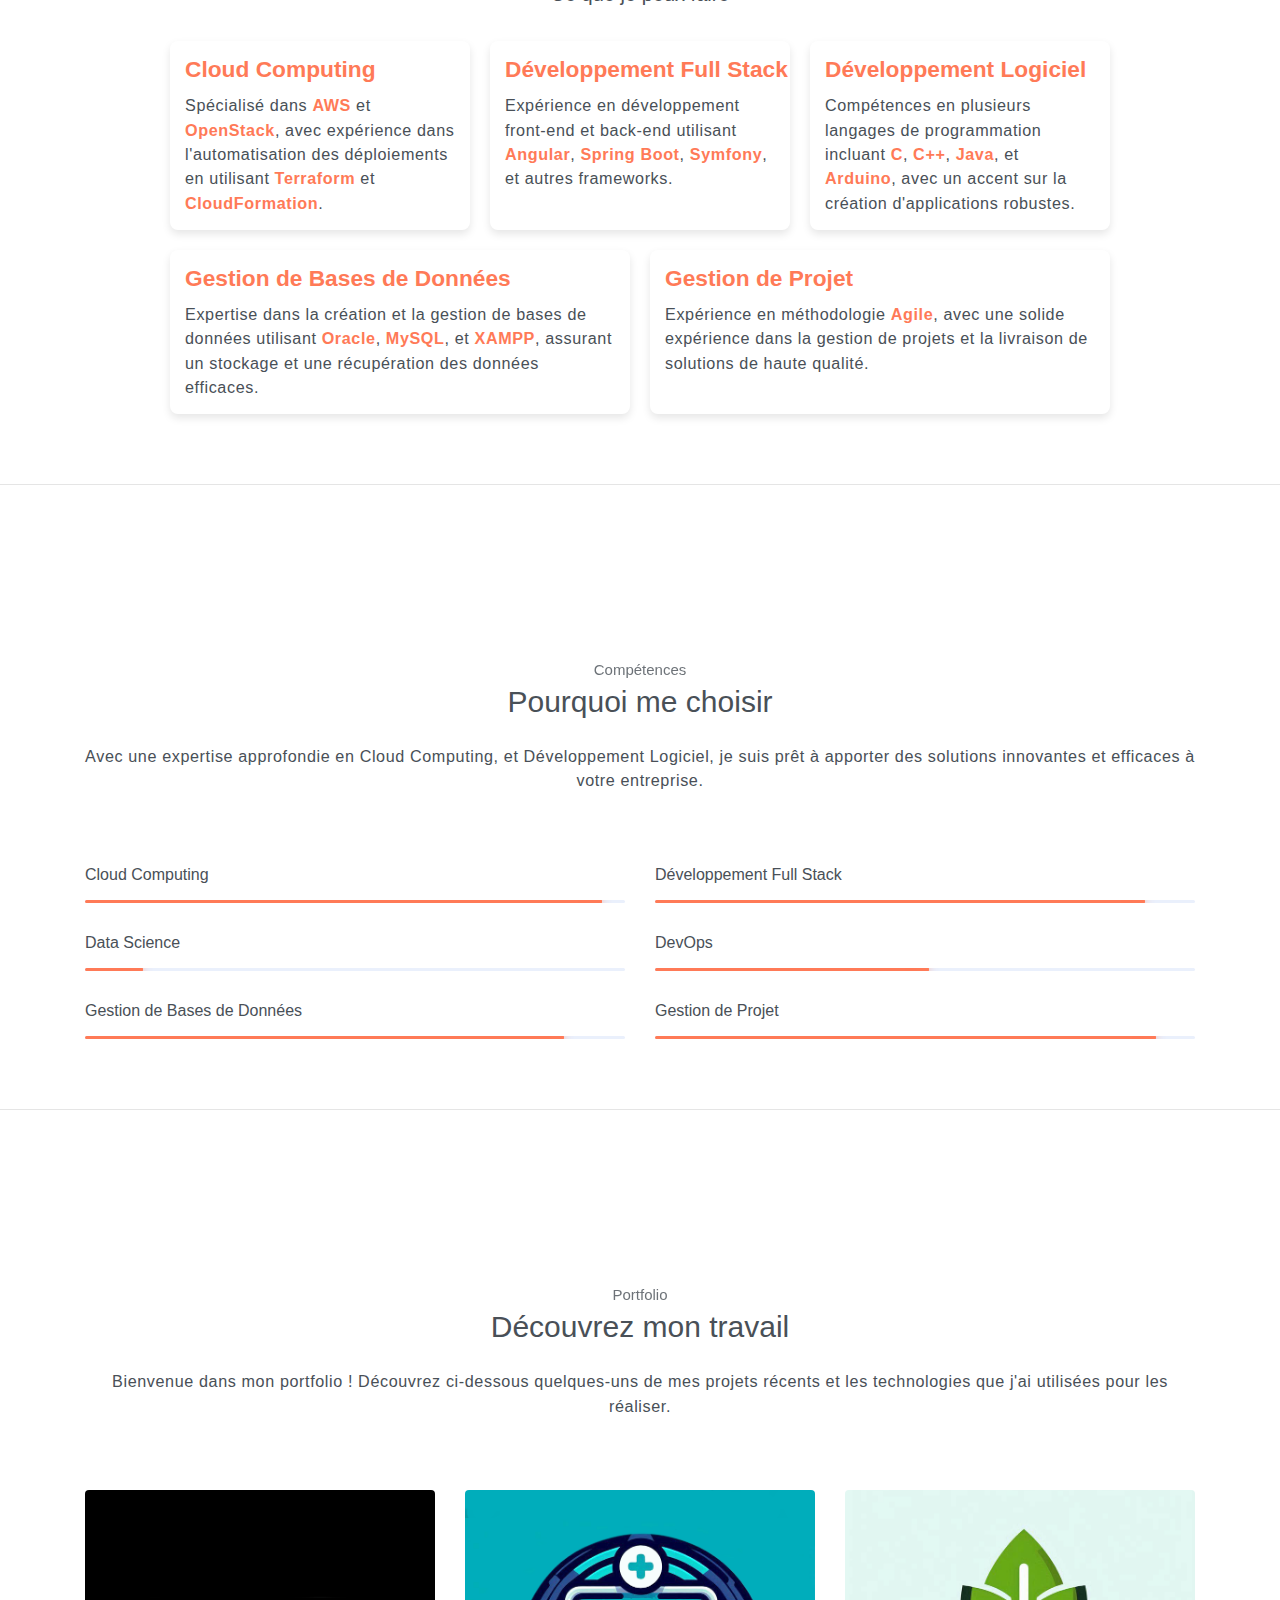
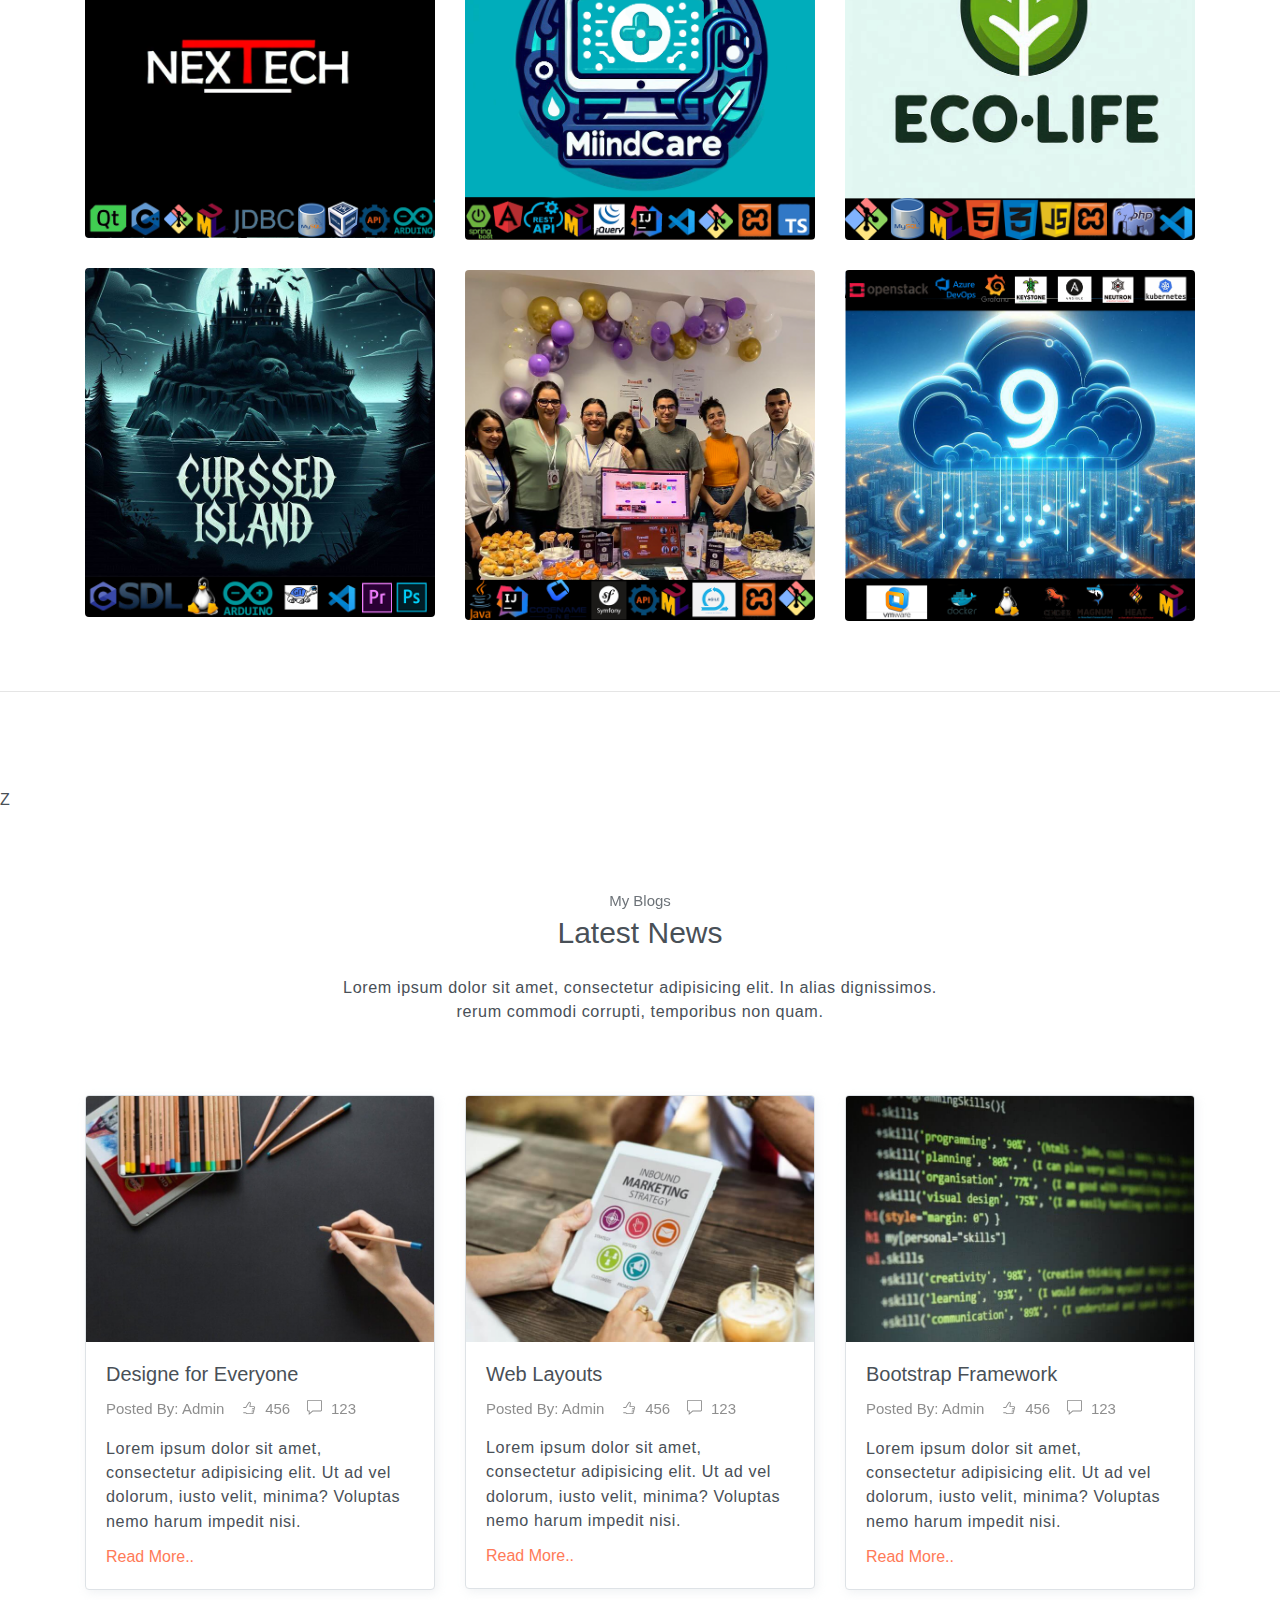
==== commit 892174b6: "update 02" ====
--- a/steller/public_html/index.html
+++ b/steller/public_html/index.html
@@ -37,16 +37,10 @@
                     </li>
                     <li class="nav-item">
                         <a class="nav-link" href="#portfolio">Portfolio</a>
-                    </li>
-                    <li class="nav-item">
-                        <a class="nav-link" href="#testmonial">Témoignage</a>
-                    </li>
+                    </li> 
                     <li class="nav-item">
                         <a class="nav-link" href="#blog">Blog</a>
-                    </li>
-                    <li class="nav-item">
-                        <a class="nav-link" href="#contact">Contact</a>
-                    </li>
+                    </li> 
                 </ul>
             </div>
         </div>
@@ -86,95 +80,137 @@
             </div>
         </div>
 
-        <!-- Header-widget -->
-        <div class="widget">
-            <div class="widget-item">
-                <h2>124</h2>
-                <p>Happy Clients</p>
-            </div>
-            <div class="widget-item">
-                <h2>456</h2>
-                <p>Project Completed</p>
-            </div>
-            <div class="widget-item">
-                <h2>789</h2>
-                <p>Awards Won</p>
-            </div>
-        </div>
+ 
     </header>
     <!-- End of Page Header -->
 
-    <!-- About section -->
     <section id="about" class="section mt-3">
         <div class="container mt-5">
             <div class="row text-center text-md-left">
                 <div class="col-md-3">
-                    <img src="assets/imgs/MYIMG.png" alt="" class="img-thumbnail mb-4">
+                    <br>
+                    <img src="assets/imgs/MYIMG.png" alt="Alaa Mazouz" class="img-thumbnail mb-4">
                 </div>
                 <div class="pl-md-4 col-md-9">
                     <h6 class="title">Alaa Mazouz</h6>
-                    <p class="subtitle">Ingénieur Cloud Data</p>
-                    <p>Étudiant en 2ème année du cycle ingénieur <strong>spécialisé en Cloud Computing</strong>, je me
-                        prépare à intégrer 3iL pour obtenir un <strong>double diplôme</strong> et me spécialiser en
-                        <strong>Data Science</strong> et <strong>Java</strong>.</p>
-                    <p>En plus de mes études, je suis un jeune <strong>freelance</strong> avec <strong>3 ans
-                            d'expérience significative en développement</strong>. J'ai travaillé sur divers projets
-                        utilisant des technologies telles que <strong>C/C++</strong>, <strong>C#</strong>,
-                        <strong>Java</strong>, et bien d'autres.</p>
-                    <p>Actuellement à la recherche d'une <strong>alternance de deux ans</strong> dans les domaines du
-                        <strong>développement logiciel</strong> et <strong>DevOps</strong>, je suis ouvert à toute
-                        <strong>opportunité</strong>. N'hésitez pas à me contacter pour toute proposition.</p>
+                    <p class="subtitle">Ingénieur Cloud et Data</p>
+                    <p>Étudiant en 2ème année du cycle ingénieur, spécialisé en <strong>Cloud Computing</strong>. En cours d'intégration à 3iL pour un <strong>double diplôme</strong> en <strong>Data Science</strong> et <strong>Java</strong>.</p>
+                    <p><strong>Freelance</strong> passionné avec <strong>3 ans d'expérience</strong> en développement logiciel, travaillant sur divers projets avec des technologies telles que <strong>C/C++</strong>, <strong>C#</strong>, <strong>Java</strong>, et autres.</p>
+                    <p>À la recherche d'une <strong>alternance de deux ans</strong> en <strong>développement logiciel</strong> et <strong>DevOps</strong>, avec un rythme de <strong>2 mois en entreprise</strong> et <strong>2 mois à l'université</strong>. Ouvert à toutes opportunités professionnelles.</p>
+                    <p><strong>Compétences clés :</strong> Cloud Computing, Data Science, Développement Full Stack, DevOps, C/C++, Java, C#.</p>
                     <a class="btn btn-primary rounded mt-3" href="./Alaa Mazouz.pdf" download>TÉLÉCHARGER CV</a>
-
-                </div>
-            </div>
-        </div>
+                </div>
+            </div>
+        </div>
+        <hr style="margin-top: 40px;">
     </section>
-
-    <!-- Service section -->
-    <section id="service" class="section">
+    
+    <section class="section">
         <div class="container text-center">
-            <h6 class="subtitle">Service</h6>
-            <h6 class="section-title mb-4">Ce que je fais</h6>
-            <p class="mb-5 pb-4">Lorem ipsum dolor sit amet, consectetur adipisicing elit. In alias dignissimos. <br>
-                rerum commodi corrupti, temporibus non quam.</p>
-
-            <div class="row">
-                <div class="col-sm-6 col-md-3 mb-4">
-                    <div class="custom-card card border">
-                        <div class="card-body">
-                            <i class="icon ti-crown"></i>
-                            <h5>UI/UX Design</h5>
-                        </div>
-                    </div>
-                </div>
-                <div class="col-sm-6 col-md-3 mb-4">
-                    <div class="custom-card card border">
-                        <div class="card-body">
-                            <i class="icon ti-desktop"></i>
-                            <h5>Design Web</h5>
-                        </div>
-                    </div>
-                </div>
-                <div class="col-sm-6 col-md-3 mb-4">
-                    <div class="custom-card card border">
-                        <div class="card-body">
-                            <i class="icon ti-mobile"></i>
-                            <h5>Design d'App</h5>
-                        </div>
-                    </div>
-                </div>
-                <div class="col-sm-6 col-md-3 mb-4">
-                    <div class="custom-card card border">
-                        <div class="card-body">
-                            <i class="icon ti-bar-chart"></i>
-                            <h5>SEO</h5>
-                        </div>
-                    </div>
-                </div>
-            </div>
-        </div>
+            <h5>Ce que je peux faire</h5>
+        </div>
+        <section id="ce-que-je-peux-faire">
+            <div class="competences">
+                <div class="competence">
+                    <h3><span class="highlight">Cloud Computing</span></h3>
+                    <p>Spécialisé dans <span class="highlight">AWS</span> et <span class="highlight">OpenStack</span>, avec expérience dans l'automatisation des déploiements en utilisant <span class="highlight">Terraform</span> et <span class="highlight">CloudFormation</span>.</p>
+                </div>
+                <div class="competence">
+                    <h3><span class="highlight">Développement Full Stack</span></h3>
+                    <p>Expérience en développement front-end et back-end utilisant <span class="highlight">Angular</span>, <span class="highlight">Spring Boot</span>, <span class="highlight">Symfony</span>, et autres frameworks.</p>
+                </div>
+                <div class="competence">
+                    <h3><span class="highlight">Développement Logiciel</span></h3>
+                    <p>Compétences en plusieurs langages de programmation incluant <span class="highlight">C</span>, <span class="highlight">C++</span>, <span class="highlight">Java</span>, et <span class="highlight">Arduino</span>, avec un accent sur la création d'applications robustes.</p>
+                </div>
+                <div class="competence">
+                    <h3><span class="highlight">Gestion de Bases de Données</span></h3>
+                    <p>Expertise dans la création et la gestion de bases de données utilisant <span class="highlight">Oracle</span>, <span class="highlight">MySQL</span>, et <span class="highlight">XAMPP</span>, assurant un stockage et une récupération des données efficaces.</p>
+                </div>
+                <div class="competence">
+                    <h3><span class="highlight">Gestion de Projet</span></h3>
+                    <p>Expérience en méthodologie <span class="highlight">Agile</span>, avec une solide expérience dans la gestion de projets et la livraison de solutions de haute qualité.</p>
+                </div>
+            </div>
+            <style>
+                #ce-que-je-peux-faire {
+                    padding: 20px;
+                    background-color: #ffffff;
+                    border-radius: 10px;
+                    max-width: 1000px;
+                    margin: auto;
+                    font-family: 'Arial', sans-serif;
+                }
+                #ce-que-je-peux-faire h5 {
+                    text-align: center;
+                    margin-bottom: 20px;
+                    color: #333;
+                }
+                .competences {
+                    display: flex;
+                    flex-wrap: wrap;
+                    justify-content: space-between;
+                }
+                .competence {
+                    flex: 1 1 calc(33.333% - 20px);
+                    background: #fff;
+                    margin: 10px;
+                    padding: 15px;
+                    border-radius: 8px;
+                    box-shadow: 0 4px 8px rgba(0,0,0,0.1);
+                    transition: transform 0.3s, background-color 0.3s, color 0.3s;
+                    min-width: 250px;
+                    box-sizing: border-box;
+                }
+                .competence:hover {
+                    transform: translateY(-5px);
+                    background-color: #ff7a57;
+                    color: #fff;
+                }
+                .competence h3 {
+                    margin-top: 0;
+                    color: #ff7a57;
+                    transition: color 0.3s;
+                    font-size: calc(1.5em - 0.1vw); /* Taille de la police adaptative */
+                    white-space: nowrap;
+                }
+                .competence:hover h3 {
+                    color: #fff;
+                }
+                .competence p {
+                    margin: 10px 0 0;
+                }
+                .highlight {
+                    color: #ff7a57;
+                    font-weight: bold;
+                }
+                .competence:hover .highlight {
+                    color: #fff;
+                }
+                @media (max-width: 1200px) {
+                    .competence {
+                        flex: 1 1 calc(50% - 20px);
+                    }
+                }
+                @media (max-width: 768px) {
+                    .competence {
+                        flex: 1 1 100%;
+                    }
+                }
+            </style>
+            
+        </section>
+        <hr style="margin-top: 40px;">
+
     </section>
+    
+    
+    
+    
+    
+    
+    
+    
     <!-- End of Sectoin -->
 
     <!-- Skills section -->
@@ -182,196 +218,159 @@
         <div class="container text-center">
             <h6 class="subtitle">Compétences</h6>
             <h6 class="section-title mb-4">Pourquoi me choisir</h6>
-            <p class="mb-5 pb-4">Lorem ipsum dolor sit amet, consectetur adipisicing elit. In alias dignissimos. <br>
-                rerum commodi corrupti, temporibus non quam.</p>
-
+            <p class="mb-5 pb-4">Avec une expertise approfondie en Cloud Computing, et Développement Logiciel, je suis prêt à apporter des solutions innovantes et efficaces à votre entreprise.</p>
+    
             <div class="row text-left">
                 <div class="col-sm-6">
-                    <h6 class="mb-3">Photoshop</h6>
-                    <div class="progress">
-                        <div class="progress-bar bg-primary" role="progressbar" style="width: 89%;" aria-valuenow="25"
-                            aria-valuemin="0" aria-valuemax="100"><span>89%</span></div>
-                    </div>
-                </div>
-                <div class="col-sm-6">
-                    <h6 class="mb-3">Design Web</h6>
-                    <div class="progress">
-                        <div class="progress-bar bg-primary" role="progressbar" style="width: 83%;" aria-valuenow="25"
-                            aria-valuemin="0" aria-valuemax="100"><span>83%</span></div>
-                    </div>
-                </div>
-                <div class="col-sm-6">
-                    <h6 class="mb-3">Design d'App</h6>
-                    <div class="progress">
-                        <div class="progress-bar bg-primary" role="progressbar" style="width: 95%;" aria-valuenow="25"
+                    <h6 class="mb-3">Cloud Computing</h6>
+                    <div class="progress">
+                        <div class="progress-bar bg-primary" role="progressbar" style="width: 95%;" aria-valuenow="95"
                             aria-valuemin="0" aria-valuemax="100"><span>95%</span></div>
                     </div>
                 </div>
                 <div class="col-sm-6">
-                    <h6 class="mb-3">SEO</h6>
-                    <div class="progress">
-                        <div class="progress-bar bg-primary" role="progressbar" style="width: 90%;" aria-valuenow="25"
+                    <h6 class="mb-3">Développement Full Stack</h6>
+                    <div class="progress">
+                        <div class="progress-bar bg-primary" role="progressbar" style="width: 90%;" aria-valuenow="90"
                             aria-valuemin="0" aria-valuemax="100"><span>90%</span></div>
                     </div>
                 </div>
-            </div>
-        </div>
+                <div class="col-sm-6">
+                    <h6 class="mb-3">Data Science</h6>
+                    <div class="progress">
+                        <div class="progress-bar bg-primary" role="progressbar" style="width: 10%;" aria-valuenow=""
+                            aria-valuemin="0" aria-valuemax="100"><span>85%</span></div>
+                    </div>
+                </div>
+                <div class="col-sm-6">
+                    <h6 class="mb-3">DevOps</h6>
+                    <div class="progress">
+                        <div class="progress-bar bg-primary" role="progressbar" style="width: 50%;" aria-valuenow="80"
+                            aria-valuemin="0" aria-valuemax="100"><span>80%</span></div>
+                    </div>
+                </div>
+                <div class="col-sm-6">
+                    <h6 class="mb-3">Gestion de Bases de Données</h6>
+                    <div class="progress">
+                        <div class="progress-bar bg-primary" role="progressbar" style="width: 88%;" aria-valuenow="88"
+                            aria-valuemin="0" aria-valuemax="100"><span>88%</span></div>
+                    </div>
+                </div>
+                <div class="col-sm-6">
+                    <h6 class="mb-3">Gestion de Projet</h6>
+                    <div class="progress">
+                        <div class="progress-bar bg-primary" role="progressbar" style="width: 92%;" aria-valuenow="92"
+                            aria-valuemin="0" aria-valuemax="100"><span>92%</span></div>
+                    </div>
+                </div>
+            </div>
+        </div>
+        <hr style="margin-top: 40px;">
+
     </section>
+    
     <!-- End of Skills sections -->
-
     <!-- Portfolio section -->
-<section id="portfolio" class="section">
-  <div class="container text-center">
-    <h6 class="subtitle">Portfolio</h6>
-    <h6 class="section-title mb-4">Découvrez mon travail</h6>
-    <p class="mb-5 pb-4">Bienvenue dans mon portfolio ! Découvrez ci-dessous quelques-uns de mes projets récents et les technologies que j'ai utilisées pour les réaliser.</p>
-    <div class="row">
-      <div class="col-sm-4">
-        <div class="img-wrapper">
-          <img src="assets/result/nextech.png" alt="NexTech">
-          <div class="overlay">
-            <div class="overlay-infos">
-              <h5>Titre : NexTech</h5>
-              <p>Description : Application de gestion</p>
-              <p>Technologies : Qt, C++, Oracle, Arduino, Git Bash, API, MySQL, UML, VSCode, JDBC</p>  
-              <a href="https://github.com/polsfire/Smart-Tech-Store" aria-label="Répertoire GitHub du Magasin NexTech">
-                <i class="ti-link"></i> Lien GitHub
-              </a>
+    <section id="portfolio" class="section">
+        <div class="container text-center">
+          <h6 class="subtitle">Portfolio</h6>
+          <h6 class="section-title mb-4">Découvrez mon travail</h6>
+          <p class="mb-5 pb-4">Bienvenue dans mon portfolio ! Découvrez ci-dessous quelques-uns de mes projets récents et les technologies que j'ai utilisées pour les réaliser.</p>
+          <div class="row">
+            <div class="col-sm-4">
+              <div class="img-wrapper">
+                <img src="assets/result/nextech.png" alt="NexTech">
+                <div class="overlay">
+                  <div class="overlay-infos">
+                    <h5>Titre : NexTech</h5>
+                    <p>Description : Application de gestion des produits d'une entreprise de vente</p>
+                    <p>Technologies : Qt, C++, Oracle, Arduino, Git Bash, API, MySQL, UML, VSCode, JDBC, VirtualBox</p>
+                    <a href="https://github.com/polsfire/Smart-Tech-Store" aria-label="Répertoire GitHub du Magasin NexTech">
+                      <i class="ti-link"></i> Lien GitHub
+                    </a>
+                  </div>
+                </div>
+              </div>
+              <div class="img-wrapper">
+                <img src="assets/result/cursedisland.png" alt="Cursed Island">
+                <div class="overlay">
+                  <div class="overlay-infos">
+                    <h5>Titre : Cursed Island</h5>
+                    <p>Description : Jeu 2D avec manette</p>
+                    <p>Technologies : C, Linux, SDL, Arduino, Adobe Premiere Pro, Git Tortoise, Adobe Photoshop, VSCode</p>
+                    <a href="https://github.com/polsfire/Cursed-Island" aria-label="Répertoire GitHub de Cursed Island">
+                      <i class="ti-link"></i> Lien GitHub
+                    </a>
+                  </div>
+                </div>
+              </div>
+            </div>
+            <div class="col-sm-4">
+              <div class="img-wrapper">
+                <img src="assets/result/mindcare.png" alt="Mindcare">
+                <div class="overlay">
+                  <div class="overlay-infos">
+                    <h5>Titre : Mindcare</h5>
+                    <p>Description : Application pour soutenir la santé mentale universitaire</p>
+                    <p>Technologies : Spring Boot, Angular, MySQL, REST API, jQuery, UML, VSCode, XAMPP, IntelliJ, Git Bash</p>
+                    <a href="https://github.com/polsfire/Mincare" aria-label="Répertoire GitHub de Mindcare">
+                      <i class="ti-link"></i> Lien GitHub
+                    </a>
+                  </div>
+                </div>
+              </div>
+              <div class="img-wrapper">
+                <img src="assets/result/eventili.png" alt="Eventili">
+                <div class="overlay">
+                  <div class="overlay-infos">
+                    <h5>Titre : Eventili</h5>
+                    <p>Description : Application multiplateforme pour simplifier l'organisation d'événements</p>
+                    <p>Technologies : Symfony, Java, Codename, MySQL, VSCode</p>
+                    <a href="https://github.com/polsfire/eventili" aria-label="Répertoire GitHub de Eventili">
+                      <i class="ti-link"></i> Lien GitHub
+                    </a>
+                  </div>
+                </div>
+              </div>
+            </div>
+            <div class="col-sm-4">
+              <div class="img-wrapper">
+                <img src="assets/result/eco-life.png" alt="Eco-life">
+                <div class="overlay">
+                  <div class="overlay-infos">
+                    <h5>Titre : Eco-life</h5>
+                    <p>Description : Plateforme de vente en ligne de produits écologiques</p>
+                    <p>Technologies : HTML, CSS, JavaScript, PHP, MySQL, XAMPP, VSCode, Git Bash</p>
+                    <a href="https://github.com/polsfire/Eco-life" aria-label="Répertoire GitHub de Eco-life">
+                      <i class="ti-link"></i> Lien GitHub
+                    </a>
+                  </div>
+                </div>
+              </div>
+              <div class="img-wrapper">
+                <img src="assets/result/cloud9.png" alt="Cloud Project">
+                <div class="overlay">
+                  <div class="overlay-infos">
+                    <h5>Titre : Cloud Project</h5>
+                    <p>Description : Plateforme de vente en ligne de produits écologiques</p>
+                    <p>Technologies : OpenStack, Azure, Docker, Kubernetes, Ansible, Keystone, Graphana, Neutron, VMware, Linux, Cinder, Heat, UML</p>
+                    <a href="https://github.com/polsfire/Eco-life" aria-label="Répertoire GitHub de Cloud Project">
+                      <i class="ti-link"></i> Lien GitHub
+                    </a>
+                  </div>
+                </div>
+              </div>
             </div>
           </div>
         </div>
-        <div class="img-wrapper">
-          <img src="assets/result/cursedisland.png" alt="Cursed Island">
-          <div class="overlay">
-            <div class="overlay-infos">
-              <h5>Titre : Cursed Island</h5>
-              <p>Description : Jeux 2D avec manette</p>
-              <p>Technologies : C, Linux, SDL, Arduino, Adobe Premiere Pro, Git Tortoise, Adobe Photoshop, VSCode</p> 
-              <a href="https://github.com/polsfire/Smart-Tech-Store" aria-label="Répertoire GitHub de Cursed Island">
-                <i class="ti-link"></i> Lien GitHub
-              </a>
-            </div>
-          </div>
-        </div> 
-      </div>
-      <div class="col-sm-4">
-        <div class="img-wrapper">
-          <img src="assets/result/mindcare.png" alt="Mindcare">
-          <div class="overlay">
-            <div class="overlay-infos">
-              <h5>Titre : Mindcare</h5>
-              <p>Description : Application pour soutenir la santé mentale universitaire.</p> 
-              <p>Technologies : Spring Boot, Angular, MySQL, REST API, jQuery, UML, VSCode, XAMPP</p>
-              <a href="https://github.com/polsfire/Smart-Tech-Store" aria-label="Répertoire GitHub de Mindcare">
-                <i class="ti-link"></i> Lien GitHub
-              </a>
-            </div>
-          </div>
-        </div>
-        <div class="img-wrapper">
-          <img src="assets/result/eventili.png" alt="Eventili">
-          <div class="overlay">
-            <div class="overlay-infos">
-              <h5>Titre : Eventili</h5>
-              <p>Description : Application multiplateforme pour simplifier l'organisation d'événements</p>
-              <p>Technologies : Symfony, Java, Codename, MySQL, VSCode</p>
-              <a href="https://github.com/polsfire/eventili" aria-label="Répertoire GitHub de Eventili">
-                <i class="ti-link"></i> Lien GitHub
-              </a>
-            </div>
-          </div>
-        </div> 
-      </div>
-      <div class="col-sm-4">
-        <div class="img-wrapper">
-          <img src="assets/result/eco-life.png" alt="Eco-life">
-          <div class="overlay">
-            <div class="overlay-infos">
-              <h5>Titre : Eco-life</h5>
-              <p>Description : Plateforme de vente en ligne de produits écologiques</p>
-              <p>Technologies : HTML, CSS, JavaScript, PHP, MySQL</p>
-              <a href="https://github.com/polsfire/Eco-life"><i class="ti-link"></i> Lien GitHub</a>
-            </div>
-          </div>
-        </div>
-        <div class="img-wrapper">
-          <img src="assets/result/cloud9.png" alt="Cloud Project">
-          <div class="overlay">
-            <div class="overlay-infos">
-              <h5>Titre: Cloud Project</h5>
-              <p>Description: Plateforme de vente en ligne de produits écologiques</p>
-              <p>Technologies: OpenStack, Azure, Docker, Kubernetes, Ansible , Keystone </p>
-            <p>Graphana,neutron,kubernetes,vmware,linux,cinder,heat,uml</p>
-              <a href="https://github.com/polsfire/Eco-life" aria-label="GitHub Repository">
-                <i class="ti-link"></i> Lien GitHub
-              </a>
-            </div>
-          </div>
-        </div> 
-
-        
-      </div>
-    </div>
-  </div>
-</section>
-
-      
-    
+        <hr style="margin-top: 40px;">
+    </section>
+
+
     <!-- End of portfolio section -->
 
     <!-- Testmonial Section -->
-    <section id="testmonial" class="section">
-        <div class="container text-center">
-            <h6 class="subtitle">Témoignage</h6>
-            <h6 class="section-title mb-4">Que disent les clients</h6>
-            <p class="mb-5 pb-4">Lorem ipsum dolor sit amet, consectetur adipisicing elit. In alias dignissimos. <br>
-                rerum commodi corrupti, temporibus non quam.</p>
-
-
-            <div id="carouselExampleIndicators" class="carousel slide" data-ride="carousel">
-                <ol class="carousel-indicators">
-                    <li data-target="#carouselExampleIndicators" data-slide-to="0" class="active"></li>
-                    <li data-target="#carouselExampleIndicators" data-slide-to="1"></li>
-                    <li data-target="#carouselExampleIndicators" data-slide-to="2"></li>
-                </ol>
-                <div class="carousel-inner">
-                    <div class="carousel-item active">
-                        <div class="card testmonial-card border">
-                            <div class="card-body">
-                                <img src="assets/imgs/avatar-1.jpg" alt="">
-                                <p>Lorem ipsum dolor sit amet, consectetur adipisicing elit. Magnam nostrum voluptates
-                                    in enim vel amet?</p>
-                                <h1 class="title">Emma Re</h1>
-                                <h1 class="subtitle">Graphic Designer</h1>
-                            </div>
-                        </div>
-                    </div>
-                    <div class="carousel-item">
-                        <div class="card testmonial-card border">
-                            <div class="card-body">
-                                <img src="assets/imgs/avatar-2.jpg" alt="">
-                                <p>Lorem ipsum dolor sit amet, consectetur adipisicing elit. Magnam nostrum voluptates
-                                    in enim vel amet?</p>
-                                <h1 class="title">James Bert</h1>
-                                <h1 class="subtitle">Web Designer</h1>
-                            </div>
-                        </div>
-                    </div>
-                    <div class="carousel-item">
-                        <div class="card testmonial-card border">
-                            <div class="card-body">
-                                <img src="assets/imgs/avatar-3.jpg" alt="">
-                                <p>Lorem ipsum dolor sit amet, consectetur adipisicing elit. Magnam nostrum voluptates
-                                    in enim vel amet?</p>
-                                <h1 class="title">Michael Abra</h1>
-                                <h1 class="subtitle">Web Developer</h1>
-                            </div>
-                        </div>
-                    </div>
-                </div>
-            </div>
-        </div>
-    </section>
+ Z
     <!-- End of testmonial section -->
 
     <!-- Blog Section -->
@@ -436,105 +435,7 @@
     </section>
 
     <!-- Hire me section -->
-    <section class="bg-gray p-0 section">
-        <div class="container">
-            <div class="card bg-primary">
-                <div class="card-body text-light">
-                    <div class="row align-items-center">
-                        <div class="col-sm-9 text-center text-sm-left">
-                            <h5 class="mt-3">Hire Me For Your Project</h5>
-                            <p class="mb-3">Accusantium labore nostrum similique quisquam.</p>
-                        </div>
-                        <div class="col-sm-3 text-center text-sm-right">
-                            <button class="btn btn-light rounded">Hire Me!</button>
-                        </div>
-                    </div>
-                </div>
-            </div>
-        </div>
-    </section>
-    <!-- End od Hire me section. -->
-
-    <!-- Contact Section -->
-    <section id="contact" class="position-relative section">
-        <div class="container text-center">
-            <h6 class="subtitle">Contact</h6>
-            <h6 class="section-title mb-4">Get In Touch With Me</h6>
-            <p class="mb-5 pb-4">Lorem ipsum dolor sit amet, consectetur adipisicing elit. In alias dignissimos. <br>
-                rerum commodi corrupti, temporibus non quam.</p>
-
-            <div class="contact text-left">
-                <div class="form">
-                    <h6 class="subtitle">Available 24/7</h6>
-                    <h6 class="section-title mb-4">Get In Touch</h6>
-                    <form>
-                        <div class="form-group">
-                            <input type="email" class="form-control" id="exampleInputEmail1"
-                                aria-describedby="emailHelp" placeholder="Enter email" required>
-                        </div>
-                        <div class="form-group">
-                            <input type="password" class="form-control" id="exampleInputPassword1"
-                                placeholder="Password" required>
-                        </div>
-                        <div class="form-group">
-                            <textarea name="contact-message" id="" cols="30" rows="5" class="form-control"
-                                placeholder="Message"></textarea>
-                        </div>
-                        <button type="submit" class="btn btn-primary btn-block rounded w-lg">Send Message</button>
-                    </form>
-                </div>
-                <div class="contact-infos">
-                    <div class="item">
-                        <i class="ti-location-pin"></i>
-                        <div class="">
-                            <h5>Location</h5>
-                            <p> 12345 Fake ST NoWhere AB Country</p>
-                        </div>
-                    </div>
-                    <div class="item">
-                        <i class="ti-mobile"></i>
-                        <div>
-                            <h5>Phone Number</h5>
-                            <p>(123) 456-7890</p>
-                        </div>
-                    </div>
-                    <div class="item">
-                        <i class="ti-email"></i>
-                        <div class="mb-0">
-                            <h5>Email Address</h5>
-                            <p>info@website.com</p>
-                        </div>
-                    </div>
-                </div>
-            </div>
-        </div>
-        <div id="map">
-            <iframe src="https://snazzymaps.com/embed/61257"></iframe>
-        </div>
-    </section>
-    <!-- End of Contact Section -->
-
-    <!-- Page Footer -->
-    <footer class="page-footer">
-        <div class="container">
-            <div class="row align-items-center">
-                <div class="col-sm-6">
-                    <p>Copyright
-                        <script>document.write(new Date().getFullYear())</script> &copy; <a
-                            href="http://www.devcrud.com" target="_blank">DevCRUD</a>
-                    </p>
-                </div>
-                <div class="col-sm-6">
-                    <div class="socials">
-                        <a class="social-item" href="javascript:void(0)"><i class="ti-facebook"></i></a>
-                        <a class="social-item" href="javascript:void(0)"><i class="ti-google"></i></a>
-                        <a class="social-item" href="javascript:void(0)"><i class="ti-github"></i></a>
-                        <a class="social-item" href="javascript:void(0)"><i class="ti-twitter"></i></a>
-                    </div>
-                </div>
-            </div>
-        </div>
-    </footer>
+     
     <!-- End of page footer -->
 
     <!-- core  -->
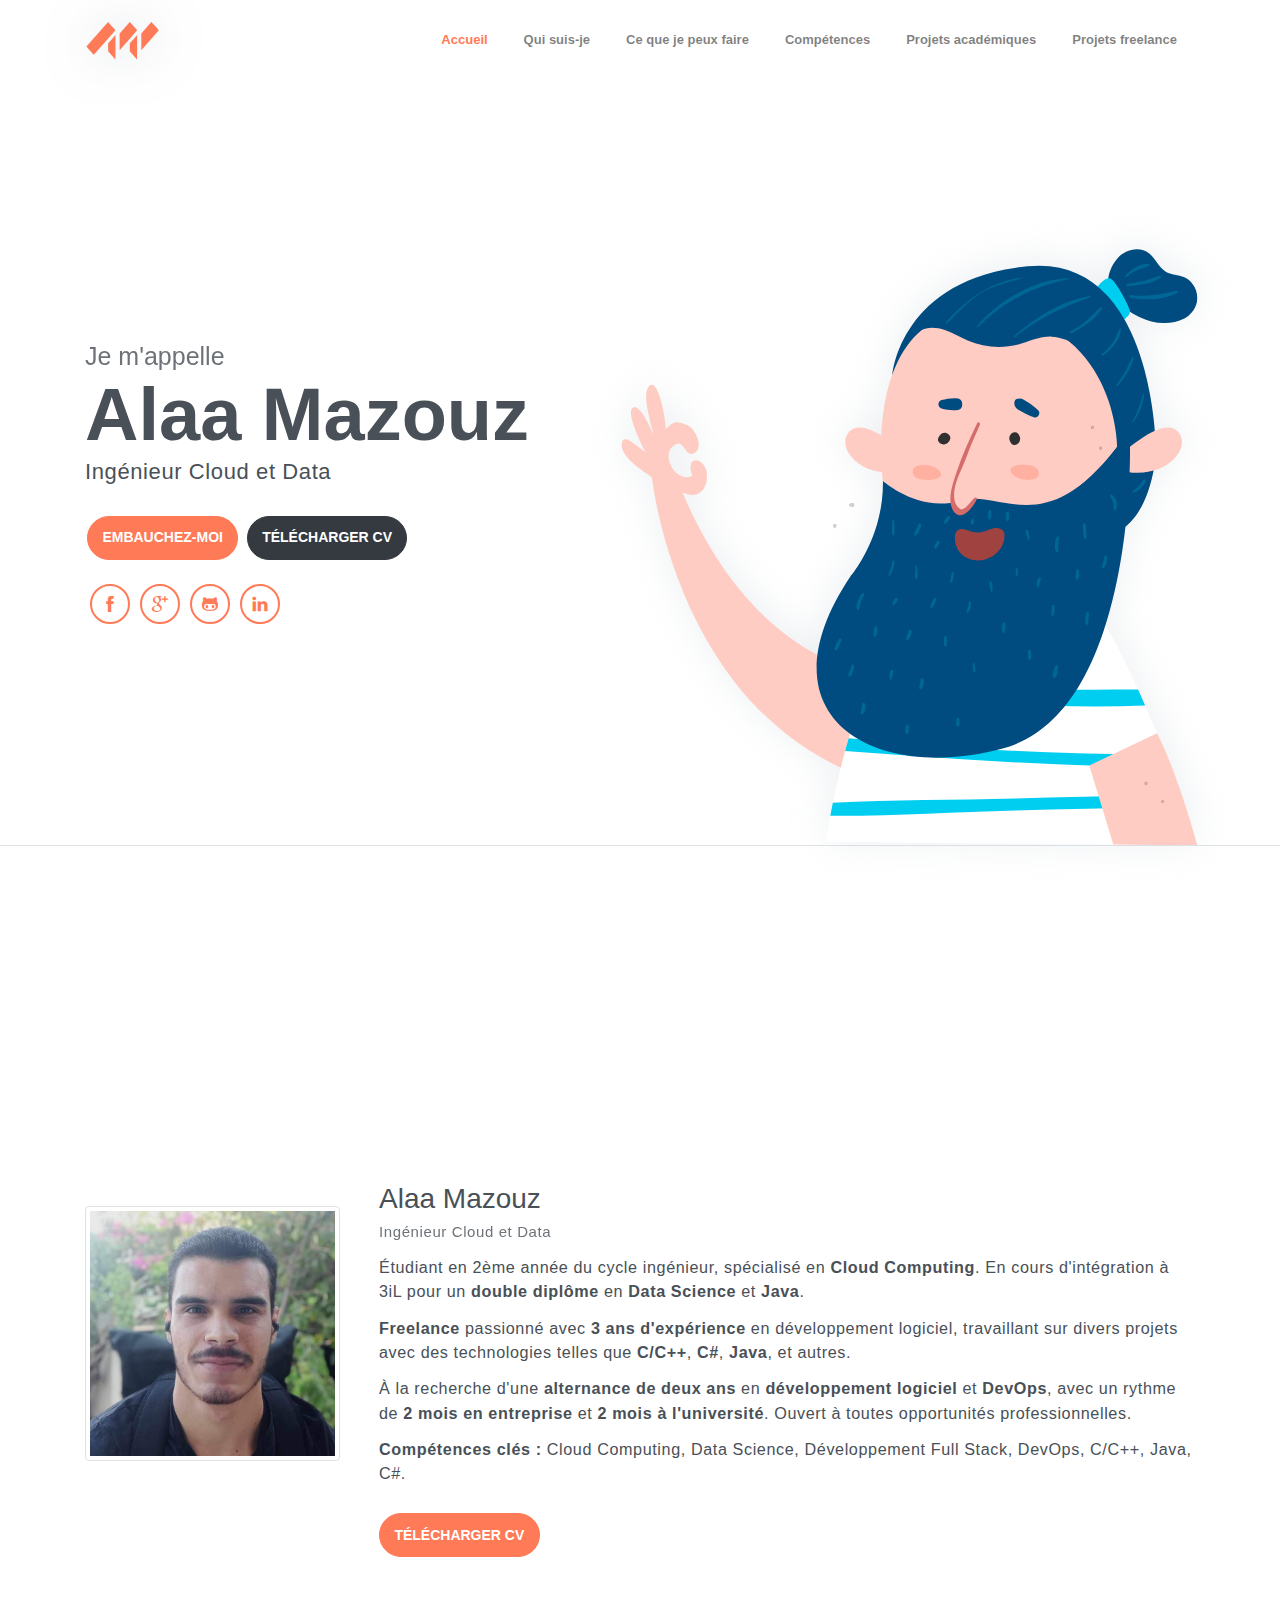
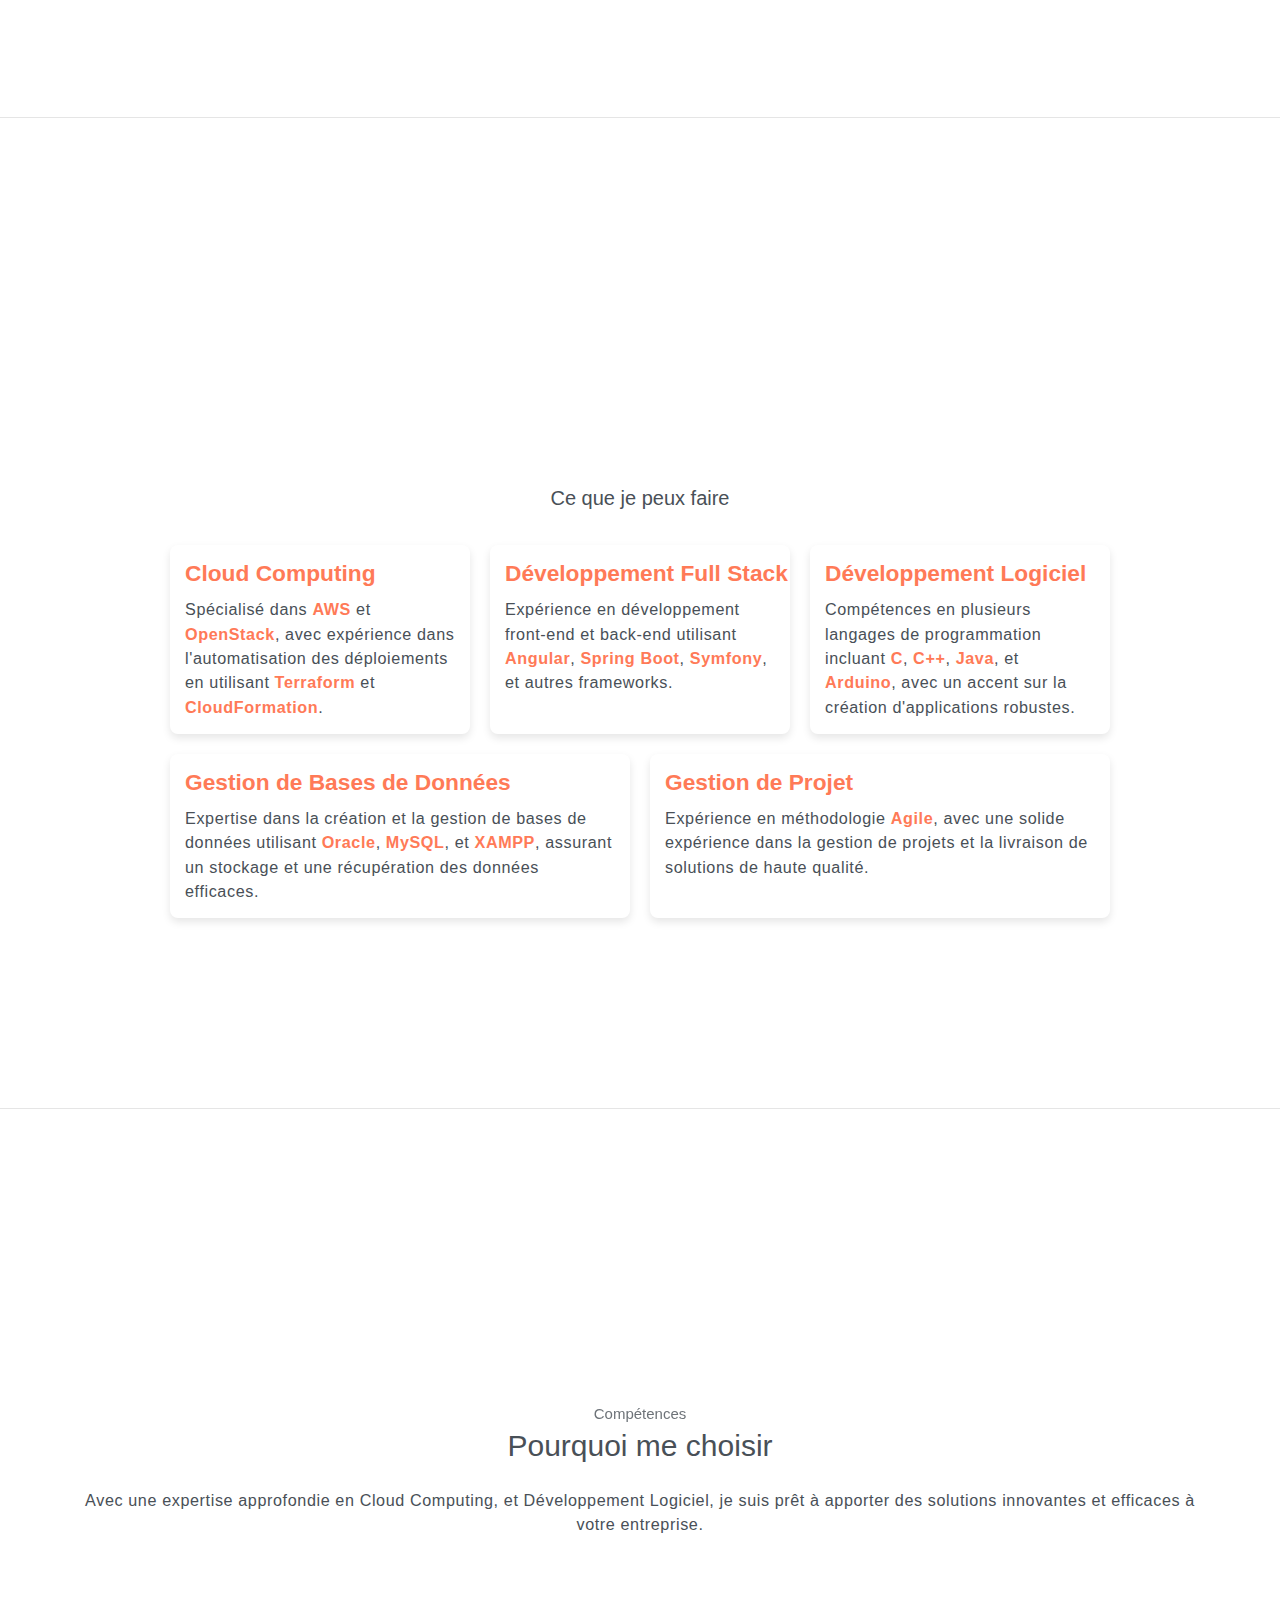
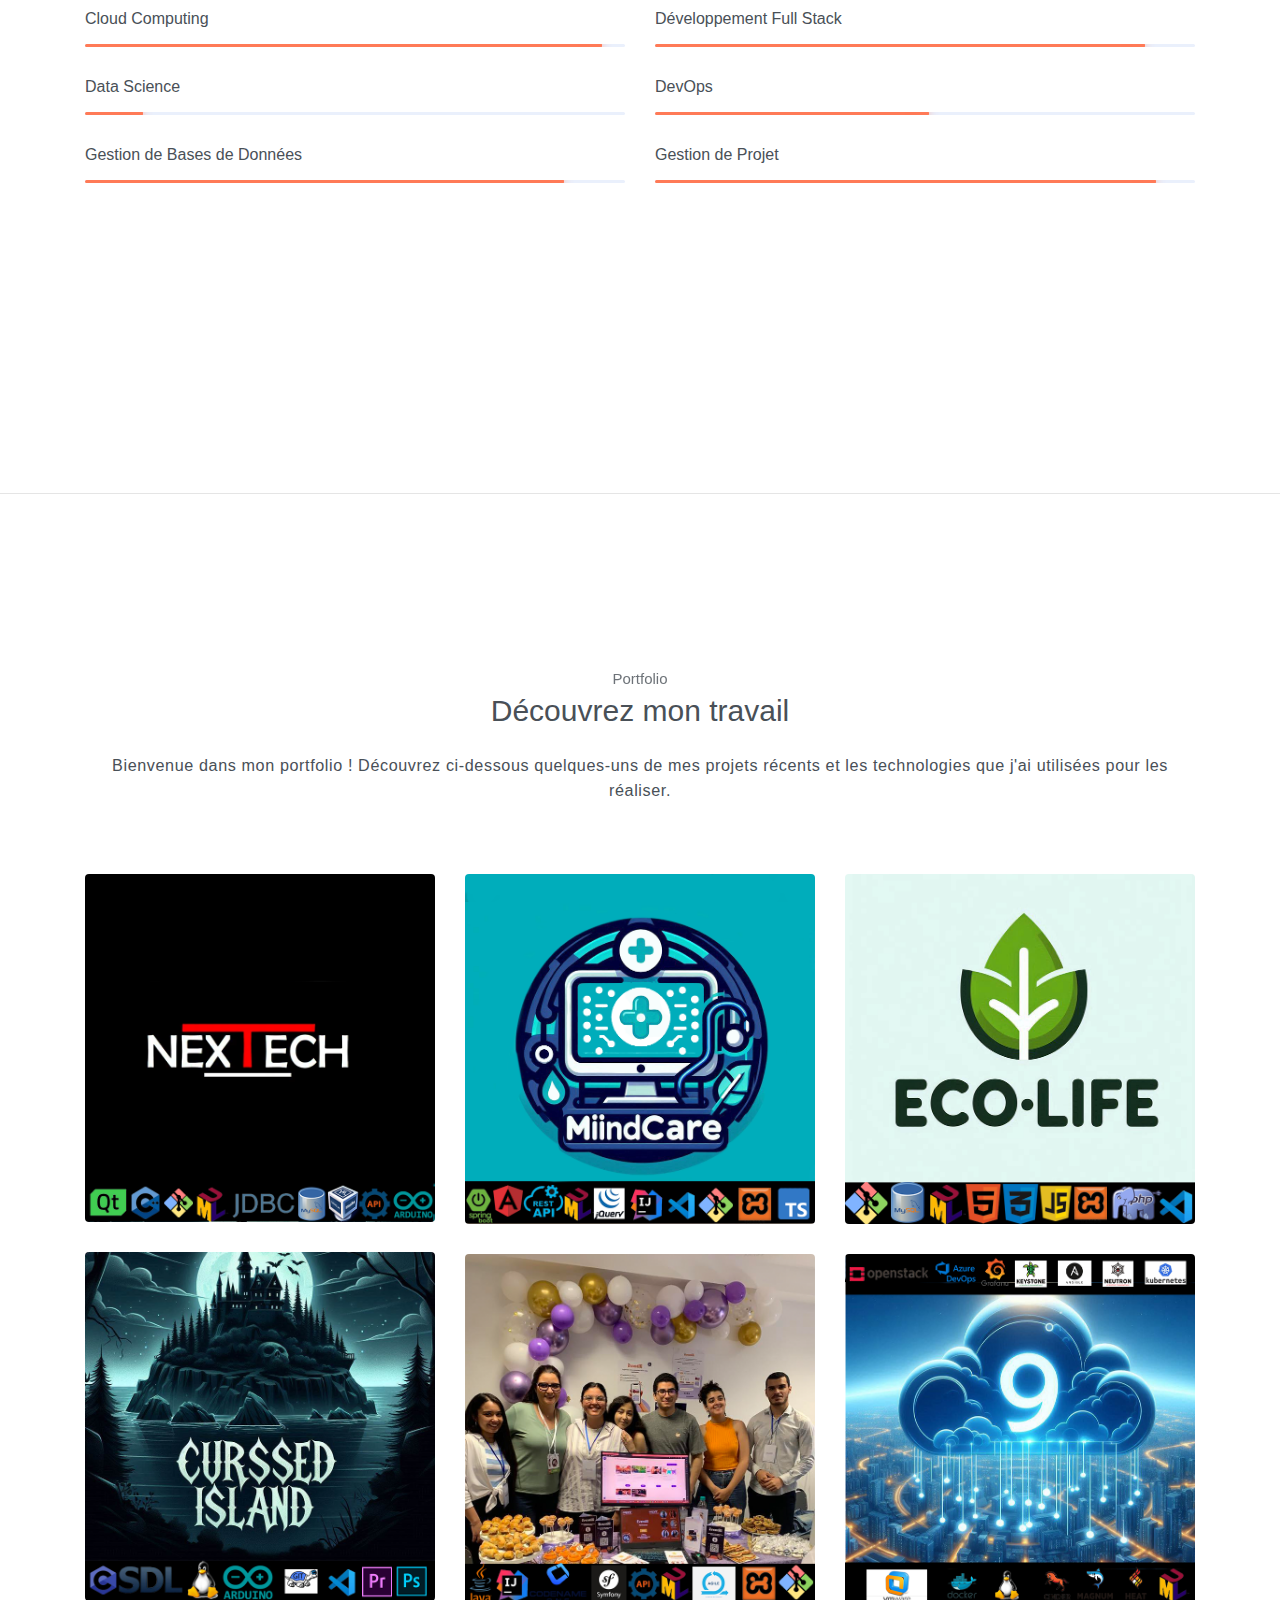
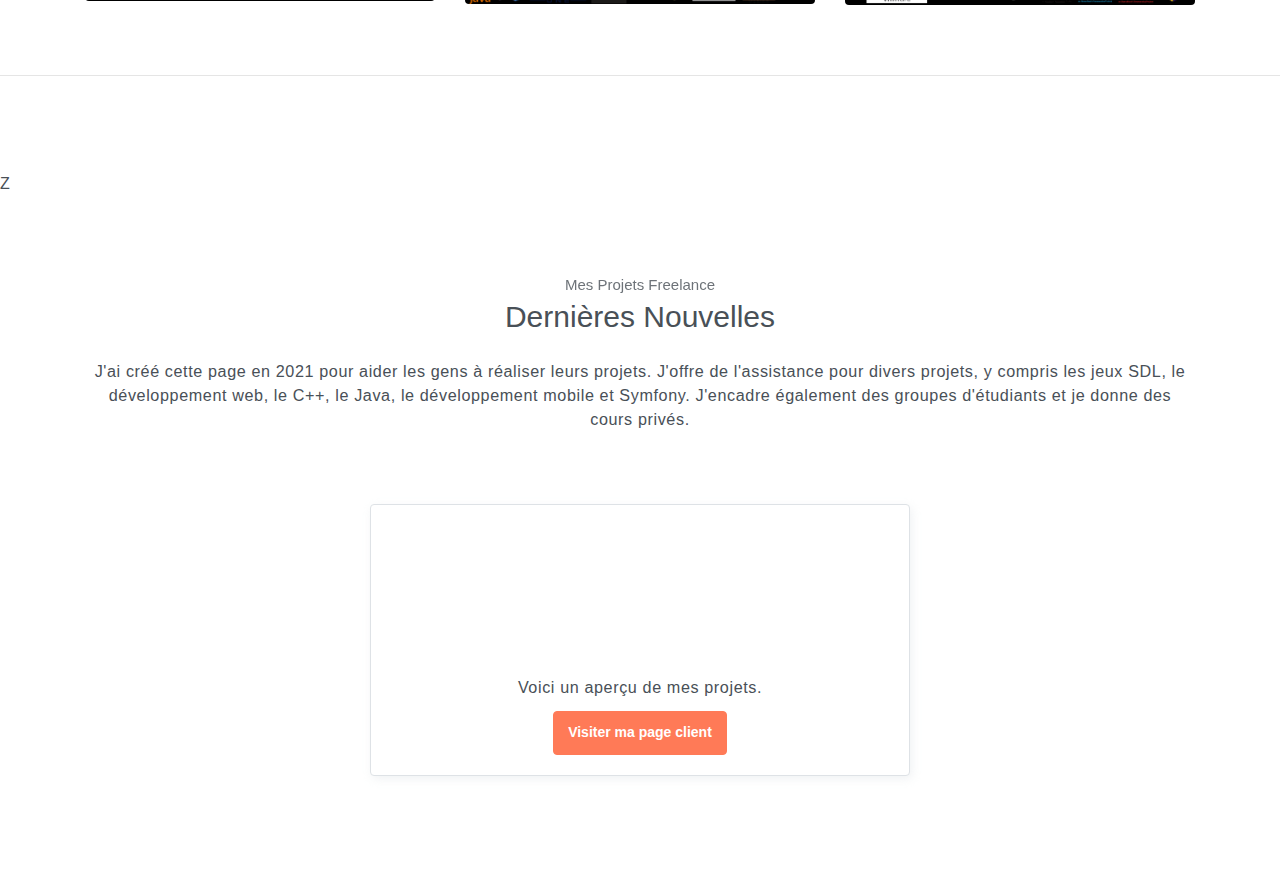
==== commit c58cad3e: "need to upadate image" ====
--- a/steller/public_html/index.html
+++ b/steller/public_html/index.html
@@ -1,65 +1,70 @@
 <!DOCTYPE html>
-<html lang="en">
+<html lang="fr">
 
 <head>
     <meta charset="utf-8">
     <meta name="viewport" content="width=device-width, initial-scale=1, shrink-to-fit=no">
-    <meta name="description" content="Start your development with Steller landing page.">
-    <meta name="author" content="Devcrud">
+    <meta name="description" content="Page d'accueil d'Alaa Mazouz, Ingénieur Cloud et Data, spécialisé en développement logiciel et Cloud Computing. Découvrez ses compétences et projets."">
+    <meta name="author" content="Alaa Mazouz">
     <title>Page d'accueil</title>
-    <!-- font icons -->
+    <!-- Font icons -->
     <link rel="stylesheet" href="assets/vendors/themify-icons/css/themify-icons.css">
     <!-- Bootstrap + Steller main styles -->
     <link rel="stylesheet" href="assets/css/steller.css">
+    <!-- Custom Styles -->
+    <link rel="stylesheet" href="assets/css/styles.css">
 </head>
 
 <body data-spy="scroll" data-target=".navbar" data-offset="40" id="home">
 
     <!-- Page navigation -->
-    <nav class="navbar navbar-expand-lg navbar-light fixed-top" data-spy="affix" data-offset-top="0">
+    <nav class="navbar navbar-expand-lg navbar-light fixed-top">
         <div class="container">
-            <a class="navbar-brand" href="#"><img src="assets/imgs/logo.svg" alt=""></a>
+            <a class="navbar-brand" href="#"><img src="assets/imgs/logo.svg" alt="Logo"></a>
             <button class="navbar-toggler" type="button" data-toggle="collapse" data-target="#navbarSupportedContent"
                 aria-controls="navbarSupportedContent" aria-expanded="false" aria-label="Toggle navigation">
                 <span class="navbar-toggler-icon"></span>
             </button>
 
             <div class="collapse navbar-collapse" id="navbarSupportedContent">
-                <ul class="navbar-nav ml-auto align-items-center">
+                <ul class="navbar-nav ml-auto">
                     <li class="nav-item">
                         <a class="nav-link" href="#home">Accueil</a>
                     </li>
                     <li class="nav-item">
-                        <a class="nav-link" href="#about">À propos</a>
-                    </li>
-                    <li class="nav-item">
-                        <a class="nav-link" href="#service">Service</a>
-                    </li>
-                    <li class="nav-item">
-                        <a class="nav-link" href="#portfolio">Portfolio</a>
-                    </li> 
-                    <li class="nav-item">
-                        <a class="nav-link" href="#blog">Blog</a>
-                    </li> 
+                        <a class="nav-link" href="#moi">Qui suis-je</a>
+                    </li>
+                    <li class="nav-item">
+                        <a class="nav-link" href="#com">Ce que je peux faire</a>
+                    </li>
+                    <li class="nav-item">
+                        <a class="nav-link" href="#competence">Compétences</a>
+                    </li>
+                    <li class="nav-item">
+                        <a class="nav-link" href="#portfolio">Projets académiques</a>
+                    </li>
+                    <li class="nav-item">
+                        <a class="nav-link" href="#blog">Projets freelance</a>
+                    </li>
                 </ul>
             </div>
+
         </div>
     </nav>
-    <!-- End of page navibation -->
-
+    <!-- End of page navigation -->
+
+    <!-- Page Header -->
     <!-- Page Header -->
     <header class="header" id="home">
         <div class="container">
             <div class="infos">
                 <h6 class="subtitle">Je m'appelle</h6>
                 <h6 class="title">Alaa Mazouz</h6>
-                <p>Ingénieur Cloud Data</p>
+                <p>Ingénieur Cloud et Data</p>
 
                 <div class="buttons pt-3">
                     <button class="btn btn-primary rounded">EMBAUCHEZ-MOI</button>
                     <a class="btn btn-dark rounded" href="./Alaa Mazouz.pdf" download>TÉLÉCHARGER CV</a>
-
-
                 </div>
 
                 <div class="socials mt-4">
@@ -72,19 +77,25 @@
                             class="ti-github"></i></a>
                     <a class="social-item" href="https://www.linkedin.com/in/alaa-mazouz/" target="_blank"><i
                             class="ti-linkedin"></i></a>
-
                 </div>
             </div>
             <div class="img-holder">
-                <img src="assets/imgs/man.svg" alt="">
-            </div>
-        </div>
-
- 
+                <img src="assets/imgs/man.svg" alt="Illustration">
+            </div>
+        </div>
     </header>
     <!-- End of Page Header -->
-
-    <section id="about" class="section mt-3">
+    <!-- End of Page Header -->
+
+    <section id="moi" class="section mt-3">
+        <br>
+        <br>
+        <br>
+        <br>
+        <br>
+        <br>
+        <br>
+        <br>
         <div class="container mt-5">
             <div class="row text-center text-md-left">
                 <div class="col-md-3">
@@ -102,10 +113,26 @@
                 </div>
             </div>
         </div>
+        <br>
+        <br>
+        <br>
+        <br>
+        <br>
+ 
+
+        
         <hr style="margin-top: 40px;">
     </section>
     
-    <section class="section">
+    <section class="section" id="com">
+        <br>
+        <br>
+        <br>
+        <br>
+        <br>
+        <br>
+        <br>
+        <br>
         <div class="container text-center">
             <h5>Ce que je peux faire</h5>
         </div>
@@ -131,6 +158,7 @@
                     <h3><span class="highlight">Gestion de Projet</span></h3>
                     <p>Expérience en méthodologie <span class="highlight">Agile</span>, avec une solide expérience dans la gestion de projets et la livraison de solutions de haute qualité.</p>
                 </div>
+                
             </div>
             <style>
                 #ce-que-je-peux-faire {
@@ -200,6 +228,11 @@
             </style>
             
         </section>
+        <br>
+        <br>
+        <br>
+        <br>
+        <br>
         <hr style="margin-top: 40px;">
 
     </section>
@@ -214,7 +247,14 @@
     <!-- End of Sectoin -->
 
     <!-- Skills section -->
-    <section class="section">
+    <section class="section" id="competence">
+        <br>
+        <br>
+        <br>
+        <br>
+        <br>
+ 
+ 
         <div class="container text-center">
             <h6 class="subtitle">Compétences</h6>
             <h6 class="section-title mb-4">Pourquoi me choisir</h6>
@@ -265,6 +305,16 @@
                 </div>
             </div>
         </div>
+        <br>
+        <br>
+        <br>
+        <br>
+        <br>
+        <br>
+        <br>
+        <br>
+        <br>
+        <br>
         <hr style="margin-top: 40px;">
 
     </section>
@@ -376,63 +426,49 @@
     <!-- Blog Section -->
     <section id="blog" class="section">
         <div class="container text-center">
-            <h6 class="subtitle">My Blogs</h6>
-            <h6 class="section-title mb-4">Latest News</h6>
-            <p class="mb-5 pb-4">Lorem ipsum dolor sit amet, consectetur adipisicing elit. In alias dignissimos. <br>
-                rerum commodi corrupti, temporibus non quam.</p>
-
+            <h6 class="subtitle">Mes Projets Freelance</h6>
+            <h6 class="section-title mb-4">Dernières Nouvelles</h6>
+            <p class="mb-5 pb-4">J'ai créé cette page en 2021 pour aider les gens à réaliser leurs projets. J'offre de l'assistance pour divers projets, y compris les jeux SDL, le développement web, le C++, le Java, le développement mobile et Symfony. J'encadre également des groupes d'étudiants et je donne des cours privés.</p>
+    
             <div class="row text-left">
-                <div class="col-md-4">
+                <div class="col-md-3"></div> <!-- Colonne vide pour centrer la carte au milieu -->
+    
+                <div class="col-md-6">
                     <div class="card border mb-4">
-                        <img src="assets/imgs/blog-1.jpg" alt="" class="card-img-top w-100">
-                        <div class="card-body">
-                            <h5 class="card-title">Designe for Everyone</h5>
-                            <div class="post-details">
-                                <a href="javascript:void(0)">Posted By: Admin</a>
-                                <a href="javascript:void(0)"><i class="ti-thumb-up"></i> 456</a>
-                                <a href="javascript:void(0)"><i class="ti-comment"></i> 123</a>
-                            </div>
-                            <p>Lorem ipsum dolor sit amet, consectetur adipisicing elit. Ut ad vel dolorum, iusto velit,
-                                minima? Voluptas nemo harum impedit nisi.</p>
-                            <a href="javascript:void(0)">Read More..</a>
+                        <video id="myVideo" class="card-img-top w-100" autoplay muted loop>
+                            <source src="assets/videos/esproject.mp4" type="video/mp4">
+                            Votre navigateur ne supporte pas la balise vidéo.
+                        </video>
+                        <div class="card-body text-center">
+                            <p>Voici un aperçu de mes projets.</p>
+                            <a href="https://www.facebook.com/AlaaMazouz0/" target="_blank" class="btn btn-primary">Visiter ma page client</a>
                         </div>
                     </div>
                 </div>
-                <div class="col-md-4">
-                    <div class="card border mb-4">
-                        <img src="assets/imgs/blog-2.jpg" alt="" class="card-img-top w-100">
-                        <div class="card-body">
-                            <h5 class="card-title">Web Layouts</h5>
-                            <div class="post-details">
-                                <a href="javascript:void(0)">Posted By: Admin</a>
-                                <a href="javascript:void(0)"><i class="ti-thumb-up"></i> 456</a>
-                                <a href="javascript:void(0)"><i class="ti-comment"></i> 123</a>
-                            </div>
-                            <p>Lorem ipsum dolor sit amet, consectetur adipisicing elit. Ut ad vel dolorum, iusto velit,
-                                minima? Voluptas nemo harum impedit nisi.</p>
-                            <a href="javascript:void(0)">Read More..</a>
-                        </div>
-                    </div>
-                </div>
-                <div class="col-md-4">
-                    <div class="card border mb-4">
-                        <img src="assets/imgs/blog-3.jpg" alt="" class="card-img-top w-100">
-                        <div class="card-body">
-                            <h5 class="card-title">Bootstrap Framework</h5>
-                            <div class="post-details">
-                                <a href="javascript:void(0)">Posted By: Admin</a>
-                                <a href="javascript:void(0)"><i class="ti-thumb-up"></i> 456</a>
-                                <a href="javascript:void(0)"><i class="ti-comment"></i> 123</a>
-                            </div>
-                            <p>Lorem ipsum dolor sit amet, consectetur adipisicing elit. Ut ad vel dolorum, iusto velit,
-                                minima? Voluptas nemo harum impedit nisi.</p>
-                            <a href="javascript:void(0)">Read More..</a>
-                        </div>
-                    </div>
-                </div>
-            </div>
-        </div>
+    
+                <div class="col-md-3"></div> <!-- Colonne vide pour centrer la carte au milieu -->
+            </div>
+        </div>
+    
+        <script>
+            var myVideo = document.getElementById("myVideo");
+    
+            myVideo.addEventListener("mouseover", function() {
+                myVideo.play();
+            });
+    
+            myVideo.addEventListener("mouseout", function() {
+                myVideo.pause();
+            });
+        </script>
     </section>
+    
+    
+    
+    
+    
+    
+    
 
     <!-- Hire me section -->
      
